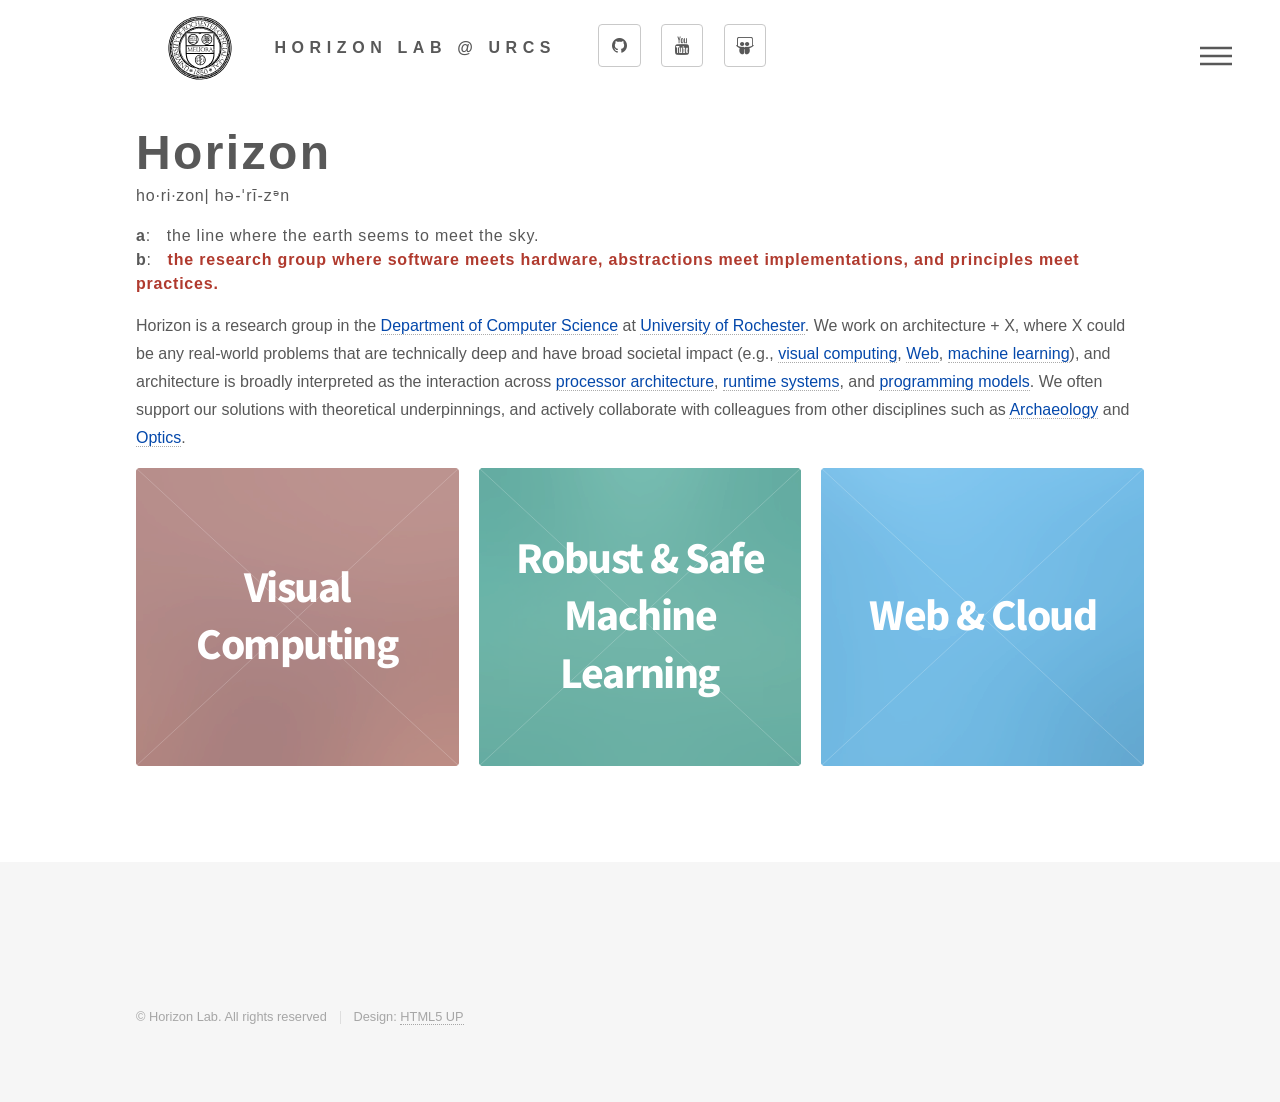
==== index.html @ 03b89769 "tweaks." ====
<!DOCTYPE HTML>
<!--
	Phantom by HTML5 UP
	html5up.net | @ajlkn
	Free for personal and commercial use under the CCA 3.0 license (html5up.net/license)
-->
<html>
	<head>
		<title>Horizon Lab @ URCS</title>
		<meta charset="utf-8" />
		<meta name="viewport" content="width=device-width, initial-scale=1, user-scalable=no" />
		<link rel="stylesheet" href="assets/css/main.css" />
		<noscript><link rel="stylesheet" href="assets/css/noscript.css" /></noscript>
        <!-- Global site tag (gtag.js) - Google Analytics -->
        <script async src="https://www.googletagmanager.com/gtag/js?id=UA-9676096-5"></script>
        <script>
          window.dataLayer = window.dataLayer || [];
          function gtag(){dataLayer.push(arguments);}
          gtag('js', new Date());
        
          gtag('config', 'UA-9676096-5');
        </script>
	</head>
	<body class="is-preload">
		<!-- Wrapper -->
			<div id="wrapper">

				<!-- Header -->
					<header id="header">
						<div class="inner">

							<!-- Logo -->
								<a href="index.html" class="logo">
								  <span class="symbol"><img src="images/urseal.svg" alt="" /></span><span class="head">Horizon Lab @ URCS</span>
                                  <span style="padding-left:2em;"><a href="https://github.com/horizon-research" class="icon style2 fa-github"><span class="label">GitHub</span></a></span>
                                  <span style="padding-left:1em;"><a href="https://www.youtube.com/channel/UCh1-77O0nVYZrLlF5zT-21Q" class="icon style2 fa-youtube"><span class="label">YouTube</span></a></span>
                                  <span style="padding-left:1em;"><a href="https://speakerdeck.com/horizonlab/" class="icon style2 fa-slideshare"><span class="label">Slides</span></a></span>
								</a>

                            <!-- Nav -->
								<nav>
									<ul>
										<li><a href="#menu">Menu</a></li>
									</ul>
								</nav>

                    <!-- Menu -->
					<nav id="menu">
						<h2>Menu</h2>
						<ul id="list">
						    <li><a href="index.html">Home</a></li>
						    <li><a href="people.html">People</a></li>
						    <li><a href="#proj">Projects</a></li>
						    <li><a href="pubs.html">Publications</a></li>
						    <li><a href="artifacts.html">Artifacts</a></li>
						    <li><a href="teach.html">Courses & Outreach</a></li>
						</ul>
					</nav>

						</div>
					</header>

				<!-- Main -->
					<div id="main">
						<div class="inner">
							<header>
								<h1 class="title">Horizon</h1>
                                <h3 class="normal"><span>ho·&#8203;ri·&#8203;zon</span>|<span> hə-ˈrī-zᵊn</span></h3>
                                <h3 class="normal">
                                  <div><b>a</b>: &nbsp;&nbsp;the line where the earth seems to meet the sky.</div>
                                  <div><b>b</b>: &nbsp;&nbsp;<span class="emb">the research group where software meets hardware, abstractions meet implementations, and principles meet practices.</span></div>
                                </h3>
								<div id="intro"><p>Horizon is a research group in the <a href="http://www.cs.rochester.edu/">Department of Computer Science</a> at <a href="https://rochester.edu/">University of Rochester</a>. We work on architecture + X, where X could be any real-world problems that are technically deep and have broad societal impact (e.g., <a href="https://en.wikipedia.org/wiki/Visual_computing">visual computing</a>, <a href="https://en.wikipedia.org/wiki/World_Wide_Web">Web</a>, <a href="https://en.wikipedia.org/wiki/Machine_learning">machine learning</a>), and architecture is broadly interpreted as the interaction across <a href="https://en.wikipedia.org/wiki/Computer_architecture">processor architecture</a>, <a href="https://en.wikipedia.org/wiki/Runtime_system">runtime systems</a>, and <a href="https://en.wikipedia.org/wiki/Programming_model">programming models</a>. We often support our solutions with theoretical underpinnings, and actively collaborate with colleagues from other disciplines such as <a href="https://www.rochester.edu/college/ATHS/">Archaeology</a> and <a href="http://www.hajim.rochester.edu/optics/">Optics</a>.</p>
                                </div>
							</header>
							<section class="tiles" id="proj">
								<article class="style1">
									<span class="image">
										<img src="images/pic01.jpg" alt="" />
									</span>
									<a href="visual.html">
										<h1>Visual Computing</h1>
									</a>
								</article>
								<article class="style3">
									<span class="image">
										<img src="images/pic03.jpg" alt="" />
									</span>
									<a href="ml.html">
										<h1>Robust & Safe Machine Learning</h1>
									</a>
								</article>
								<article class="style2">
									<span class="image">
										<img src="images/pic02.jpg" alt="" />
									</span>
									<a href="web.html">
										<h1>Web & Cloud</h1>
									</a>
								</article>
							</section>
						</div>
					</div>

				<!-- Footer -->
					<footer id="footer">
						<div class="inner">
							<!--<section>
								<h2>Follow</h2>
								<ul class="icons">
									<li><a href="https://github.com/horizon-research" class="icon style2 fa-github"><span class="label">GitHub</span></a></li>
									<li><a href="https://www.youtube.com/channel/UCh1-77O0nVYZrLlF5zT-21Q" class="icon style2 fa-youtube"><span class="label">YouTube</span></a></li>
									<li><a href="https://speakerdeck.com/horizonlab/" class="icon style2 fa-slideshare"><span class="label">Slides</span></a></li>
									<li><a href="#" class="icon style2 fa-twitter"><span class="label">Twitter</span></a></li>
									<li><a href="#" class="icon style2 fa-facebook"><span class="label">Facebook</span></a></li>
									<li><a href="#" class="icon style2 fa-instagram"><span class="label">Instagram</span></a></li>
									<li><a href="#" class="icon style2 fa-dribbble"><span class="label">Dribbble</span></a></li>
									<li><a href="#" class="icon style2 fa-500px"><span class="label">500px</span></a></li>
									<li><a href="#" class="icon style2 fa-phone"><span class="label">Phone</span></a></li>
									<li><a href="#" class="icon style2 fa-envelope-o"><span class="label">Email</span></a></li>
								</ul>
							</section>-->
							<ul class="copyright">
								<li>&copy; Horizon Lab. All rights reserved</li><li>Design: <a href="http://html5up.net">HTML5 UP</a></li>
							</ul>
						</div>
					</footer>

			</div>

		<!-- Scripts -->
			<script src="assets/js/jquery.min.js"></script>
			<script src="assets/js/browser.min.js"></script>
			<script src="assets/js/breakpoints.min.js"></script>
			<script src="assets/js/util.js"></script>
			<script src="assets/js/main.js"></script>

	</body>
</html>
---- assets/css/main.css ----
@import url(font-awesome.min.css);
@import url("https://fonts.googleapis.com/css?family=Source+Sans+Pro:300,700,900");

/*
	Phantom by HTML5 UP
	html5up.net | @ajlkn
	Free for personal and commercial use under the CCA 3.0 license (html5up.net/license)
*/

/* Reset */

	html, body, div, span, applet, object, iframe, h1, h2, h3, h4, h5, h6, p, blockquote, pre, a, abbr, acronym, address, big, cite, code, del, dfn, em, img, ins, kbd, q, s, samp, small, strike, strong, sub, sup, tt, var, b, u, i, center, dl, dt, dd, ol, ul, li, fieldset, form, label, legend, table, caption, tbody, tfoot, thead, tr, th, td, article, aside, canvas, details, embed, figure, figcaption, footer, header, hgroup, menu, nav, output, ruby, section, summary, time, mark, audio, video {
		margin: 0;
		padding: 0;
		border: 0;
		font-size: 100%;
		font: inherit;
		vertical-align: baseline;
	}

    div.midbmargin {
		margin-top: 2em;
    }

    div.smallbmargin, div.smallbmargin p {
		margin-bottom: 1em;
    }

	article, aside, details, figcaption, figure, footer, header, hgroup, menu, nav, section {
		display: block;
	}

    article h1 {
		font-family: "Source Sans Pro", Helvetica, sans-serif;
    }

	body {
		line-height: 1;
	}

	ol, ul {
		list-style: none;
	}

	blockquote, q {
		quotes: none;
	}

	blockquote:before, blockquote:after, q:before, q:after {
		content: '';
		content: none;
	}

	table {
		border-collapse: collapse;
		border-spacing: 0;
	}

	body {
		-webkit-text-size-adjust: none;
	}

/* Box Model */

	*, *:before, *:after {
		-moz-box-sizing: border-box;
		-webkit-box-sizing: border-box;
		box-sizing: border-box;
	}

/* Grid */

	.row {
		border-bottom: solid 1px transparent;
		-moz-box-sizing: border-box;
		-webkit-box-sizing: border-box;
		box-sizing: border-box;
	}

	.row > * {
		float: left;
		-moz-box-sizing: border-box;
		-webkit-box-sizing: border-box;
		box-sizing: border-box;
	}

	.row:after, .row:before {
		content: '';
		display: block;
		clear: both;
		height: 0;
	}

	.row.uniform > * > :first-child {
		margin-top: 0;
	}

	.row.uniform > * > :last-child {
		margin-bottom: 0;
	}

	.row.\30 \25 > * {
		padding: 0 0 0 0em;
	}

	.row.\30 \25 {
		margin: 0 0 -1px 0em;
	}

	.row.uniform.\30 \25 > * {
		padding: 0em 0 0 0em;
	}

	.row.uniform.\30 \25 {
		margin: 0em 0 -1px 0em;
	}

	.row > * {
		padding: 0 0 0 2em;
	}

	.row {
		margin: 0 0 -1px -2em;
	}

	.row.uniform > * {
		padding: 2em 0 0 2em;
	}

	.row.uniform {
		margin: -2em 0 -1px -2em;
	}

	.row.\32 00\25 > * {
		padding: 0 0 0 4em;
	}

	.row.\32 00\25 {
		margin: 0 0 -1px -4em;
	}

	.row.uniform.\32 00\25 > * {
		padding: 4em 0 0 4em;
	}

	.row.uniform.\32 00\25 {
		margin: -4em 0 -1px -4em;
	}

	.row.\31 50\25 > * {
		padding: 0 0 0 3em;
	}

	.row.\31 50\25 {
		margin: 0 0 -1px -3em;
	}

	.row.uniform.\31 50\25 > * {
		padding: 3em 0 0 3em;
	}

	.row.uniform.\31 50\25 {
		margin: -3em 0 -1px -3em;
	}

	.row.\35 0\25 > * {
		padding: 0 0 0 1em;
	}

	.row.\35 0\25 {
		margin: 0 0 -1px -1em;
	}

	.row.uniform.\35 0\25 > * {
		padding: 1em 0 0 1em;
	}

	.row.uniform.\35 0\25 {
		margin: -1em 0 -1px -1em;
	}

	.row.\32 5\25 > * {
		padding: 0 0 0 0.5em;
	}

	.row.\32 5\25 {
		margin: 0 0 -1px -0.5em;
	}

	.row.uniform.\32 5\25 > * {
		padding: 0.5em 0 0 0.5em;
	}

	.row.uniform.\32 5\25 {
		margin: -0.5em 0 -1px -0.5em;
	}

	.\31 2u, .\31 2u\24 {
		width: 100%;
		clear: none;
		margin-left: 0;
	}

	.\31 1u, .\31 1u\24 {
		width: 91.6666666667%;
		clear: none;
		margin-left: 0;
	}

	.\31 0u, .\31 0u\24 {
		width: 83.3333333333%;
		clear: none;
		margin-left: 0;
	}

	.\39 u, .\39 u\24 {
		width: 75%;
		clear: none;
		margin-left: 0;
	}

	.\38 u, .\38 u\24 {
		width: 66.6666666667%;
		clear: none;
		margin-left: 0;
	}

	.\37 u, .\37 u\24 {
		width: 58.3333333333%;
		clear: none;
		margin-left: 0;
	}

	.\36 u, .\36 u\24 {
		width: 50%;
		clear: none;
		margin-left: 0;
	}

	.\35 u, .\35 u\24 {
		width: 41.6666666667%;
		clear: none;
		margin-left: 0;
	}

	.\34 u, .\34 u\24 {
		width: 33.3333333333%;
		clear: none;
		margin-left: 0;
	}

	.\33 u, .\33 u\24 {
		width: 25%;
		clear: none;
		margin-left: 0;
	}

	.\32 u, .\32 u\24 {
		width: 16.6666666667%;
		clear: none;
		margin-left: 0;
	}

	.\31 u, .\31 u\24 {
		width: 8.3333333333%;
		clear: none;
		margin-left: 0;
	}

	.\31 2u\24 + *,
	.\31 1u\24 + *,
	.\31 0u\24 + *,
	.\39 u\24 + *,
	.\38 u\24 + *,
	.\37 u\24 + *,
	.\36 u\24 + *,
	.\35 u\24 + *,
	.\34 u\24 + *,
	.\33 u\24 + *,
	.\32 u\24 + *,
	.\31 u\24 + * {
		clear: left;
	}

	.\-11u {
		margin-left: 91.66667%;
	}

	.\-10u {
		margin-left: 83.33333%;
	}

	.\-9u {
		margin-left: 75%;
	}

	.\-8u {
		margin-left: 66.66667%;
	}

	.\-7u {
		margin-left: 58.33333%;
	}

	.\-6u {
		margin-left: 50%;
	}

	.\-5u {
		margin-left: 41.66667%;
	}

	.\-4u {
		margin-left: 33.33333%;
	}

	.\-3u {
		margin-left: 25%;
	}

	.\-2u {
		margin-left: 16.66667%;
	}

	.\-1u {
		margin-left: 8.33333%;
	}

	@media screen and (max-width: 1680px) {

		.row > * {
			padding: 0 0 0 2em;
		}

		.row {
			margin: 0 0 -1px -2em;
		}

		.row.uniform > * {
			padding: 2em 0 0 2em;
		}

		.row.uniform {
			margin: -2em 0 -1px -2em;
		}

		.row.\32 00\25 > * {
			padding: 0 0 0 4em;
		}

		.row.\32 00\25 {
			margin: 0 0 -1px -4em;
		}

		.row.uniform.\32 00\25 > * {
			padding: 4em 0 0 4em;
		}

		.row.uniform.\32 00\25 {
			margin: -4em 0 -1px -4em;
		}

		.row.\31 50\25 > * {
			padding: 0 0 0 3em;
		}

		.row.\31 50\25 {
			margin: 0 0 -1px -3em;
		}

		.row.uniform.\31 50\25 > * {
			padding: 3em 0 0 3em;
		}

		.row.uniform.\31 50\25 {
			margin: -3em 0 -1px -3em;
		}

		.row.\35 0\25 > * {
			padding: 0 0 0 1em;
		}

		.row.\35 0\25 {
			margin: 0 0 -1px -1em;
		}

		.row.uniform.\35 0\25 > * {
			padding: 1em 0 0 1em;
		}

		.row.uniform.\35 0\25 {
			margin: -1em 0 -1px -1em;
		}

		.row.\32 5\25 > * {
			padding: 0 0 0 0.5em;
		}

		.row.\32 5\25 {
			margin: 0 0 -1px -0.5em;
		}

		.row.uniform.\32 5\25 > * {
			padding: 0.5em 0 0 0.5em;
		}

		.row.uniform.\32 5\25 {
			margin: -0.5em 0 -1px -0.5em;
		}

		.\31 2u\28xlarge\29, .\31 2u\24\28xlarge\29 {
			width: 100%;
			clear: none;
			margin-left: 0;
		}

		.\31 1u\28xlarge\29, .\31 1u\24\28xlarge\29 {
			width: 91.6666666667%;
			clear: none;
			margin-left: 0;
		}

		.\31 0u\28xlarge\29, .\31 0u\24\28xlarge\29 {
			width: 83.3333333333%;
			clear: none;
			margin-left: 0;
		}

		.\39 u\28xlarge\29, .\39 u\24\28xlarge\29 {
			width: 75%;
			clear: none;
			margin-left: 0;
		}

		.\38 u\28xlarge\29, .\38 u\24\28xlarge\29 {
			width: 66.6666666667%;
			clear: none;
			margin-left: 0;
		}

		.\37 u\28xlarge\29, .\37 u\24\28xlarge\29 {
			width: 58.3333333333%;
			clear: none;
			margin-left: 0;
		}

		.\36 u\28xlarge\29, .\36 u\24\28xlarge\29 {
			width: 50%;
			clear: none;
			margin-left: 0;
		}

		.\35 u\28xlarge\29, .\35 u\24\28xlarge\29 {
			width: 41.6666666667%;
			clear: none;
			margin-left: 0;
		}

		.\34 u\28xlarge\29, .\34 u\24\28xlarge\29 {
			width: 33.3333333333%;
			clear: none;
			margin-left: 0;
		}

		.\33 u\28xlarge\29, .\33 u\24\28xlarge\29 {
			width: 25%;
			clear: none;
			margin-left: 0;
		}

		.\32 u\28xlarge\29, .\32 u\24\28xlarge\29 {
			width: 16.6666666667%;
			clear: none;
			margin-left: 0;
		}

		.\31 u\28xlarge\29, .\31 u\24\28xlarge\29 {
			width: 8.3333333333%;
			clear: none;
			margin-left: 0;
		}

		.\31 2u\24\28xlarge\29 + *,
		.\31 1u\24\28xlarge\29 + *,
		.\31 0u\24\28xlarge\29 + *,
		.\39 u\24\28xlarge\29 + *,
		.\38 u\24\28xlarge\29 + *,
		.\37 u\24\28xlarge\29 + *,
		.\36 u\24\28xlarge\29 + *,
		.\35 u\24\28xlarge\29 + *,
		.\34 u\24\28xlarge\29 + *,
		.\33 u\24\28xlarge\29 + *,
		.\32 u\24\28xlarge\29 + *,
		.\31 u\24\28xlarge\29 + * {
			clear: left;
		}

		.\-11u\28xlarge\29 {
			margin-left: 91.66667%;
		}

		.\-10u\28xlarge\29 {
			margin-left: 83.33333%;
		}

		.\-9u\28xlarge\29 {
			margin-left: 75%;
		}

		.\-8u\28xlarge\29 {
			margin-left: 66.66667%;
		}

		.\-7u\28xlarge\29 {
			margin-left: 58.33333%;
		}

		.\-6u\28xlarge\29 {
			margin-left: 50%;
		}

		.\-5u\28xlarge\29 {
			margin-left: 41.66667%;
		}

		.\-4u\28xlarge\29 {
			margin-left: 33.33333%;
		}

		.\-3u\28xlarge\29 {
			margin-left: 25%;
		}

		.\-2u\28xlarge\29 {
			margin-left: 16.66667%;
		}

		.\-1u\28xlarge\29 {
			margin-left: 8.33333%;
		}

	}

	@media screen and (max-width: 1280px) {

		.row > * {
			padding: 0 0 0 2em;
		}

		.row {
			margin: 0 0 -1px -2em;
		}

		.row.uniform > * {
			padding: 2em 0 0 2em;
		}

		.row.uniform {
			margin: -2em 0 -1px -2em;
		}

		.row.\32 00\25 > * {
			padding: 0 0 0 4em;
		}

		.row.\32 00\25 {
			margin: 0 0 -1px -4em;
		}

		.row.uniform.\32 00\25 > * {
			padding: 4em 0 0 4em;
		}

		.row.uniform.\32 00\25 {
			margin: -4em 0 -1px -4em;
		}

		.row.\31 50\25 > * {
			padding: 0 0 0 3em;
		}

		.row.\31 50\25 {
			margin: 0 0 -1px -3em;
		}

		.row.uniform.\31 50\25 > * {
			padding: 3em 0 0 3em;
		}

		.row.uniform.\31 50\25 {
			margin: -3em 0 -1px -3em;
		}

		.row.\35 0\25 > * {
			padding: 0 0 0 1em;
		}

		.row.\35 0\25 {
			margin: 0 0 -1px -1em;
		}

		.row.uniform.\35 0\25 > * {
			padding: 1em 0 0 1em;
		}

		.row.uniform.\35 0\25 {
			margin: -1em 0 -1px -1em;
		}

		.row.\32 5\25 > * {
			padding: 0 0 0 0.5em;
		}

		.row.\32 5\25 {
			margin: 0 0 -1px -0.5em;
		}

		.row.uniform.\32 5\25 > * {
			padding: 0.5em 0 0 0.5em;
		}

		.row.uniform.\32 5\25 {
			margin: -0.5em 0 -1px -0.5em;
		}

		.\31 2u\28large\29, .\31 2u\24\28large\29 {
			width: 100%;
			clear: none;
			margin-left: 0;
		}

		.\31 1u\28large\29, .\31 1u\24\28large\29 {
			width: 91.6666666667%;
			clear: none;
			margin-left: 0;
		}

		.\31 0u\28large\29, .\31 0u\24\28large\29 {
			width: 83.3333333333%;
			clear: none;
			margin-left: 0;
		}

		.\39 u\28large\29, .\39 u\24\28large\29 {
			width: 75%;
			clear: none;
			margin-left: 0;
		}

		.\38 u\28large\29, .\38 u\24\28large\29 {
			width: 66.6666666667%;
			clear: none;
			margin-left: 0;
		}

		.\37 u\28large\29, .\37 u\24\28large\29 {
			width: 58.3333333333%;
			clear: none;
			margin-left: 0;
		}

		.\36 u\28large\29, .\36 u\24\28large\29 {
			width: 50%;
			clear: none;
			margin-left: 0;
		}

		.\35 u\28large\29, .\35 u\24\28large\29 {
			width: 41.6666666667%;
			clear: none;
			margin-left: 0;
		}

		.\34 u\28large\29, .\34 u\24\28large\29 {
			width: 33.3333333333%;
			clear: none;
			margin-left: 0;
		}

		.\33 u\28large\29, .\33 u\24\28large\29 {
			width: 25%;
			clear: none;
			margin-left: 0;
		}

		.\32 u\28large\29, .\32 u\24\28large\29 {
			width: 16.6666666667%;
			clear: none;
			margin-left: 0;
		}

		.\31 u\28large\29, .\31 u\24\28large\29 {
			width: 8.3333333333%;
			clear: none;
			margin-left: 0;
		}

		.\31 2u\24\28large\29 + *,
		.\31 1u\24\28large\29 + *,
		.\31 0u\24\28large\29 + *,
		.\39 u\24\28large\29 + *,
		.\38 u\24\28large\29 + *,
		.\37 u\24\28large\29 + *,
		.\36 u\24\28large\29 + *,
		.\35 u\24\28large\29 + *,
		.\34 u\24\28large\29 + *,
		.\33 u\24\28large\29 + *,
		.\32 u\24\28large\29 + *,
		.\31 u\24\28large\29 + * {
			clear: left;
		}

		.\-11u\28large\29 {
			margin-left: 91.66667%;
		}

		.\-10u\28large\29 {
			margin-left: 83.33333%;
		}

		.\-9u\28large\29 {
			margin-left: 75%;
		}

		.\-8u\28large\29 {
			margin-left: 66.66667%;
		}

		.\-7u\28large\29 {
			margin-left: 58.33333%;
		}

		.\-6u\28large\29 {
			margin-left: 50%;
		}

		.\-5u\28large\29 {
			margin-left: 41.66667%;
		}

		.\-4u\28large\29 {
			margin-left: 33.33333%;
		}

		.\-3u\28large\29 {
			margin-left: 25%;
		}

		.\-2u\28large\29 {
			margin-left: 16.66667%;
		}

		.\-1u\28large\29 {
			margin-left: 8.33333%;
		}

	}

	@media screen and (max-width: 980px) {

		.row > * {
			padding: 0 0 0 1.5em;
		}

		.row {
			margin: 0 0 -1px -1.5em;
		}

		.row.uniform > * {
			padding: 1.5em 0 0 1.5em;
		}

		.row.uniform {
			margin: -1.5em 0 -1px -1.5em;
		}

		.row.\32 00\25 > * {
			padding: 0 0 0 3em;
		}

		.row.\32 00\25 {
			margin: 0 0 -1px -3em;
		}

		.row.uniform.\32 00\25 > * {
			padding: 3em 0 0 3em;
		}

		.row.uniform.\32 00\25 {
			margin: -3em 0 -1px -3em;
		}

		.row.\31 50\25 > * {
			padding: 0 0 0 2.25em;
		}

		.row.\31 50\25 {
			margin: 0 0 -1px -2.25em;
		}

		.row.uniform.\31 50\25 > * {
			padding: 2.25em 0 0 2.25em;
		}

		.row.uniform.\31 50\25 {
			margin: -2.25em 0 -1px -2.25em;
		}

		.row.\35 0\25 > * {
			padding: 0 0 0 0.75em;
		}

		.row.\35 0\25 {
			margin: 0 0 -1px -0.75em;
		}

		.row.uniform.\35 0\25 > * {
			padding: 0.75em 0 0 0.75em;
		}

		.row.uniform.\35 0\25 {
			margin: -0.75em 0 -1px -0.75em;
		}

		.row.\32 5\25 > * {
			padding: 0 0 0 0.375em;
		}

		.row.\32 5\25 {
			margin: 0 0 -1px -0.375em;
		}

		.row.uniform.\32 5\25 > * {
			padding: 0.375em 0 0 0.375em;
		}

		.row.uniform.\32 5\25 {
			margin: -0.375em 0 -1px -0.375em;
		}

		.\31 2u\28medium\29, .\31 2u\24\28medium\29 {
			width: 100%;
			clear: none;
			margin-left: 0;
		}

		.\31 1u\28medium\29, .\31 1u\24\28medium\29 {
			width: 91.6666666667%;
			clear: none;
			margin-left: 0;
		}

		.\31 0u\28medium\29, .\31 0u\24\28medium\29 {
			width: 83.3333333333%;
			clear: none;
			margin-left: 0;
		}

		.\39 u\28medium\29, .\39 u\24\28medium\29 {
			width: 75%;
			clear: none;
			margin-left: 0;
		}

		.\38 u\28medium\29, .\38 u\24\28medium\29 {
			width: 66.6666666667%;
			clear: none;
			margin-left: 0;
		}

		.\37 u\28medium\29, .\37 u\24\28medium\29 {
			width: 58.3333333333%;
			clear: none;
			margin-left: 0;
		}

		.\36 u\28medium\29, .\36 u\24\28medium\29 {
			width: 50%;
			clear: none;
			margin-left: 0;
		}

		.\35 u\28medium\29, .\35 u\24\28medium\29 {
			width: 41.6666666667%;
			clear: none;
			margin-left: 0;
		}

		.\34 u\28medium\29, .\34 u\24\28medium\29 {
			width: 33.3333333333%;
			clear: none;
			margin-left: 0;
		}

		.\33 u\28medium\29, .\33 u\24\28medium\29 {
			width: 25%;
			clear: none;
			margin-left: 0;
		}

		.\32 u\28medium\29, .\32 u\24\28medium\29 {
			width: 16.6666666667%;
			clear: none;
			margin-left: 0;
		}

		.\31 u\28medium\29, .\31 u\24\28medium\29 {
			width: 8.3333333333%;
			clear: none;
			margin-left: 0;
		}

		.\31 2u\24\28medium\29 + *,
		.\31 1u\24\28medium\29 + *,
		.\31 0u\24\28medium\29 + *,
		.\39 u\24\28medium\29 + *,
		.\38 u\24\28medium\29 + *,
		.\37 u\24\28medium\29 + *,
		.\36 u\24\28medium\29 + *,
		.\35 u\24\28medium\29 + *,
		.\34 u\24\28medium\29 + *,
		.\33 u\24\28medium\29 + *,
		.\32 u\24\28medium\29 + *,
		.\31 u\24\28medium\29 + * {
			clear: left;
		}

		.\-11u\28medium\29 {
			margin-left: 91.66667%;
		}

		.\-10u\28medium\29 {
			margin-left: 83.33333%;
		}

		.\-9u\28medium\29 {
			margin-left: 75%;
		}

		.\-8u\28medium\29 {
			margin-left: 66.66667%;
		}

		.\-7u\28medium\29 {
			margin-left: 58.33333%;
		}

		.\-6u\28medium\29 {
			margin-left: 50%;
		}

		.\-5u\28medium\29 {
			margin-left: 41.66667%;
		}

		.\-4u\28medium\29 {
			margin-left: 33.33333%;
		}

		.\-3u\28medium\29 {
			margin-left: 25%;
		}

		.\-2u\28medium\29 {
			margin-left: 16.66667%;
		}

		.\-1u\28medium\29 {
			margin-left: 8.33333%;
		}

	}

	@media screen and (max-width: 736px) {

		.row > * {
			padding: 0 0 0 1em;
		}

		.row {
			margin: 0 0 -1px -1em;
		}

		.row.uniform > * {
			padding: 1em 0 0 1em;
		}

		.row.uniform {
			margin: -1em 0 -1px -1em;
		}

		.row.\32 00\25 > * {
			padding: 0 0 0 2em;
		}

		.row.\32 00\25 {
			margin: 0 0 -1px -2em;
		}

		.row.uniform.\32 00\25 > * {
			padding: 2em 0 0 2em;
		}

		.row.uniform.\32 00\25 {
			margin: -2em 0 -1px -2em;
		}

		.row.\31 50\25 > * {
			padding: 0 0 0 1.5em;
		}

		.row.\31 50\25 {
			margin: 0 0 -1px -1.5em;
		}

		.row.uniform.\31 50\25 > * {
			padding: 1.5em 0 0 1.5em;
		}

		.row.uniform.\31 50\25 {
			margin: -1.5em 0 -1px -1.5em;
		}

		.row.\35 0\25 > * {
			padding: 0 0 0 0.5em;
		}

		.row.\35 0\25 {
			margin: 0 0 -1px -0.5em;
		}

		.row.uniform.\35 0\25 > * {
			padding: 0.5em 0 0 0.5em;
		}

		.row.uniform.\35 0\25 {
			margin: -0.5em 0 -1px -0.5em;
		}

		.row.\32 5\25 > * {
			padding: 0 0 0 0.25em;
		}

		.row.\32 5\25 {
			margin: 0 0 -1px -0.25em;
		}

		.row.uniform.\32 5\25 > * {
			padding: 0.25em 0 0 0.25em;
		}

		.row.uniform.\32 5\25 {
			margin: -0.25em 0 -1px -0.25em;
		}

		.\31 2u\28small\29, .\31 2u\24\28small\29 {
			width: 100%;
			clear: none;
			margin-left: 0;
		}

		.\31 1u\28small\29, .\31 1u\24\28small\29 {
			width: 91.6666666667%;
			clear: none;
			margin-left: 0;
		}

		.\31 0u\28small\29, .\31 0u\24\28small\29 {
			width: 83.3333333333%;
			clear: none;
			margin-left: 0;
		}

		.\39 u\28small\29, .\39 u\24\28small\29 {
			width: 75%;
			clear: none;
			margin-left: 0;
		}

		.\38 u\28small\29, .\38 u\24\28small\29 {
			width: 66.6666666667%;
			clear: none;
			margin-left: 0;
		}

		.\37 u\28small\29, .\37 u\24\28small\29 {
			width: 58.3333333333%;
			clear: none;
			margin-left: 0;
		}

		.\36 u\28small\29, .\36 u\24\28small\29 {
			width: 50%;
			clear: none;
			margin-left: 0;
		}

		.\35 u\28small\29, .\35 u\24\28small\29 {
			width: 41.6666666667%;
			clear: none;
			margin-left: 0;
		}

		.\34 u\28small\29, .\34 u\24\28small\29 {
			width: 33.3333333333%;
			clear: none;
			margin-left: 0;
		}

		.\33 u\28small\29, .\33 u\24\28small\29 {
			width: 25%;
			clear: none;
			margin-left: 0;
		}

		.\32 u\28small\29, .\32 u\24\28small\29 {
			width: 16.6666666667%;
			clear: none;
			margin-left: 0;
		}

		.\31 u\28small\29, .\31 u\24\28small\29 {
			width: 8.3333333333%;
			clear: none;
			margin-left: 0;
		}

		.\31 2u\24\28small\29 + *,
		.\31 1u\24\28small\29 + *,
		.\31 0u\24\28small\29 + *,
		.\39 u\24\28small\29 + *,
		.\38 u\24\28small\29 + *,
		.\37 u\24\28small\29 + *,
		.\36 u\24\28small\29 + *,
		.\35 u\24\28small\29 + *,
		.\34 u\24\28small\29 + *,
		.\33 u\24\28small\29 + *,
		.\32 u\24\28small\29 + *,
		.\31 u\24\28small\29 + * {
			clear: left;
		}

		.\-11u\28small\29 {
			margin-left: 91.66667%;
		}

		.\-10u\28small\29 {
			margin-left: 83.33333%;
		}

		.\-9u\28small\29 {
			margin-left: 75%;
		}

		.\-8u\28small\29 {
			margin-left: 66.66667%;
		}

		.\-7u\28small\29 {
			margin-left: 58.33333%;
		}

		.\-6u\28small\29 {
			margin-left: 50%;
		}

		.\-5u\28small\29 {
			margin-left: 41.66667%;
		}

		.\-4u\28small\29 {
			margin-left: 33.33333%;
		}

		.\-3u\28small\29 {
			margin-left: 25%;
		}

		.\-2u\28small\29 {
			margin-left: 16.66667%;
		}

		.\-1u\28small\29 {
			margin-left: 8.33333%;
		}

	}

	@media screen and (max-width: 480px) {

		.row > * {
			padding: 0 0 0 1em;
		}

		.row {
			margin: 0 0 -1px -1em;
		}

		.row.uniform > * {
			padding: 1em 0 0 1em;
		}

		.row.uniform {
			margin: -1em 0 -1px -1em;
		}

		.row.\32 00\25 > * {
			padding: 0 0 0 2em;
		}

		.row.\32 00\25 {
			margin: 0 0 -1px -2em;
		}

		.row.uniform.\32 00\25 > * {
			padding: 2em 0 0 2em;
		}

		.row.uniform.\32 00\25 {
			margin: -2em 0 -1px -2em;
		}

		.row.\31 50\25 > * {
			padding: 0 0 0 1.5em;
		}

		.row.\31 50\25 {
			margin: 0 0 -1px -1.5em;
		}

		.row.uniform.\31 50\25 > * {
			padding: 1.5em 0 0 1.5em;
		}

		.row.uniform.\31 50\25 {
			margin: -1.5em 0 -1px -1.5em;
		}

		.row.\35 0\25 > * {
			padding: 0 0 0 0.5em;
		}

		.row.\35 0\25 {
			margin: 0 0 -1px -0.5em;
		}

		.row.uniform.\35 0\25 > * {
			padding: 0.5em 0 0 0.5em;
		}

		.row.uniform.\35 0\25 {
			margin: -0.5em 0 -1px -0.5em;
		}

		.row.\32 5\25 > * {
			padding: 0 0 0 0.25em;
		}

		.row.\32 5\25 {
			margin: 0 0 -1px -0.25em;
		}

		.row.uniform.\32 5\25 > * {
			padding: 0.25em 0 0 0.25em;
		}

		.row.uniform.\32 5\25 {
			margin: -0.25em 0 -1px -0.25em;
		}

		.\31 2u\28xsmall\29, .\31 2u\24\28xsmall\29 {
			width: 100%;
			clear: none;
			margin-left: 0;
		}

		.\31 1u\28xsmall\29, .\31 1u\24\28xsmall\29 {
			width: 91.6666666667%;
			clear: none;
			margin-left: 0;
		}

		.\31 0u\28xsmall\29, .\31 0u\24\28xsmall\29 {
			width: 83.3333333333%;
			clear: none;
			margin-left: 0;
		}

		.\39 u\28xsmall\29, .\39 u\24\28xsmall\29 {
			width: 75%;
			clear: none;
			margin-left: 0;
		}

		.\38 u\28xsmall\29, .\38 u\24\28xsmall\29 {
			width: 66.6666666667%;
			clear: none;
			margin-left: 0;
		}

		.\37 u\28xsmall\29, .\37 u\24\28xsmall\29 {
			width: 58.3333333333%;
			clear: none;
			margin-left: 0;
		}

		.\36 u\28xsmall\29, .\36 u\24\28xsmall\29 {
			width: 50%;
			clear: none;
			margin-left: 0;
		}

		.\35 u\28xsmall\29, .\35 u\24\28xsmall\29 {
			width: 41.6666666667%;
			clear: none;
			margin-left: 0;
		}

		.\34 u\28xsmall\29, .\34 u\24\28xsmall\29 {
			width: 33.3333333333%;
			clear: none;
			margin-left: 0;
		}

		.\33 u\28xsmall\29, .\33 u\24\28xsmall\29 {
			width: 25%;
			clear: none;
			margin-left: 0;
		}

		.\32 u\28xsmall\29, .\32 u\24\28xsmall\29 {
			width: 16.6666666667%;
			clear: none;
			margin-left: 0;
		}

		.\31 u\28xsmall\29, .\31 u\24\28xsmall\29 {
			width: 8.3333333333%;
			clear: none;
			margin-left: 0;
		}

		.\31 2u\24\28xsmall\29 + *,
		.\31 1u\24\28xsmall\29 + *,
		.\31 0u\24\28xsmall\29 + *,
		.\39 u\24\28xsmall\29 + *,
		.\38 u\24\28xsmall\29 + *,
		.\37 u\24\28xsmall\29 + *,
		.\36 u\24\28xsmall\29 + *,
		.\35 u\24\28xsmall\29 + *,
		.\34 u\24\28xsmall\29 + *,
		.\33 u\24\28xsmall\29 + *,
		.\32 u\24\28xsmall\29 + *,
		.\31 u\24\28xsmall\29 + * {
			clear: left;
		}

		.\-11u\28xsmall\29 {
			margin-left: 91.66667%;
		}

		.\-10u\28xsmall\29 {
			margin-left: 83.33333%;
		}

		.\-9u\28xsmall\29 {
			margin-left: 75%;
		}

		.\-8u\28xsmall\29 {
			margin-left: 66.66667%;
		}

		.\-7u\28xsmall\29 {
			margin-left: 58.33333%;
		}

		.\-6u\28xsmall\29 {
			margin-left: 50%;
		}

		.\-5u\28xsmall\29 {
			margin-left: 41.66667%;
		}

		.\-4u\28xsmall\29 {
			margin-left: 33.33333%;
		}

		.\-3u\28xsmall\29 {
			margin-left: 25%;
		}

		.\-2u\28xsmall\29 {
			margin-left: 16.66667%;
		}

		.\-1u\28xsmall\29 {
			margin-left: 8.33333%;
		}

	}

	@media screen and (max-width: 360px) {

		.row > * {
			padding: 0 0 0 1em;
		}

		.row {
			margin: 0 0 -1px -1em;
		}

		.row.uniform > * {
			padding: 1em 0 0 1em;
		}

		.row.uniform {
			margin: -1em 0 -1px -1em;
		}

		.row.\32 00\25 > * {
			padding: 0 0 0 2em;
		}

		.row.\32 00\25 {
			margin: 0 0 -1px -2em;
		}

		.row.uniform.\32 00\25 > * {
			padding: 2em 0 0 2em;
		}

		.row.uniform.\32 00\25 {
			margin: -2em 0 -1px -2em;
		}

		.row.\31 50\25 > * {
			padding: 0 0 0 1.5em;
		}

		.row.\31 50\25 {
			margin: 0 0 -1px -1.5em;
		}

		.row.uniform.\31 50\25 > * {
			padding: 1.5em 0 0 1.5em;
		}

		.row.uniform.\31 50\25 {
			margin: -1.5em 0 -1px -1.5em;
		}

		.row.\35 0\25 > * {
			padding: 0 0 0 0.5em;
		}

		.row.\35 0\25 {
			margin: 0 0 -1px -0.5em;
		}

		.row.uniform.\35 0\25 > * {
			padding: 0.5em 0 0 0.5em;
		}

		.row.uniform.\35 0\25 {
			margin: -0.5em 0 -1px -0.5em;
		}

		.row.\32 5\25 > * {
			padding: 0 0 0 0.25em;
		}

		.row.\32 5\25 {
			margin: 0 0 -1px -0.25em;
		}

		.row.uniform.\32 5\25 > * {
			padding: 0.25em 0 0 0.25em;
		}

		.row.uniform.\32 5\25 {
			margin: -0.25em 0 -1px -0.25em;
		}

		.\31 2u\28xxsmall\29, .\31 2u\24\28xxsmall\29 {
			width: 100%;
			clear: none;
			margin-left: 0;
		}

		.\31 1u\28xxsmall\29, .\31 1u\24\28xxsmall\29 {
			width: 91.6666666667%;
			clear: none;
			margin-left: 0;
		}

		.\31 0u\28xxsmall\29, .\31 0u\24\28xxsmall\29 {
			width: 83.3333333333%;
			clear: none;
			margin-left: 0;
		}

		.\39 u\28xxsmall\29, .\39 u\24\28xxsmall\29 {
			width: 75%;
			clear: none;
			margin-left: 0;
		}

		.\38 u\28xxsmall\29, .\38 u\24\28xxsmall\29 {
			width: 66.6666666667%;
			clear: none;
			margin-left: 0;
		}

		.\37 u\28xxsmall\29, .\37 u\24\28xxsmall\29 {
			width: 58.3333333333%;
			clear: none;
			margin-left: 0;
		}

		.\36 u\28xxsmall\29, .\36 u\24\28xxsmall\29 {
			width: 50%;
			clear: none;
			margin-left: 0;
		}

		.\35 u\28xxsmall\29, .\35 u\24\28xxsmall\29 {
			width: 41.6666666667%;
			clear: none;
			margin-left: 0;
		}

		.\34 u\28xxsmall\29, .\34 u\24\28xxsmall\29 {
			width: 33.3333333333%;
			clear: none;
			margin-left: 0;
		}

		.\33 u\28xxsmall\29, .\33 u\24\28xxsmall\29 {
			width: 25%;
			clear: none;
			margin-left: 0;
		}

		.\32 u\28xxsmall\29, .\32 u\24\28xxsmall\29 {
			width: 16.6666666667%;
			clear: none;
			margin-left: 0;
		}

		.\31 u\28xxsmall\29, .\31 u\24\28xxsmall\29 {
			width: 8.3333333333%;
			clear: none;
			margin-left: 0;
		}

		.\31 2u\24\28xxsmall\29 + *,
		.\31 1u\24\28xxsmall\29 + *,
		.\31 0u\24\28xxsmall\29 + *,
		.\39 u\24\28xxsmall\29 + *,
		.\38 u\24\28xxsmall\29 + *,
		.\37 u\24\28xxsmall\29 + *,
		.\36 u\24\28xxsmall\29 + *,
		.\35 u\24\28xxsmall\29 + *,
		.\34 u\24\28xxsmall\29 + *,
		.\33 u\24\28xxsmall\29 + *,
		.\32 u\24\28xxsmall\29 + *,
		.\31 u\24\28xxsmall\29 + * {
			clear: left;
		}

		.\-11u\28xxsmall\29 {
			margin-left: 91.66667%;
		}

		.\-10u\28xxsmall\29 {
			margin-left: 83.33333%;
		}

		.\-9u\28xxsmall\29 {
			margin-left: 75%;
		}

		.\-8u\28xxsmall\29 {
			margin-left: 66.66667%;
		}

		.\-7u\28xxsmall\29 {
			margin-left: 58.33333%;
		}

		.\-6u\28xxsmall\29 {
			margin-left: 50%;
		}

		.\-5u\28xxsmall\29 {
			margin-left: 41.66667%;
		}

		.\-4u\28xxsmall\29 {
			margin-left: 33.33333%;
		}

		.\-3u\28xxsmall\29 {
			margin-left: 25%;
		}

		.\-2u\28xxsmall\29 {
			margin-left: 16.66667%;
		}

		.\-1u\28xxsmall\29 {
			margin-left: 8.33333%;
		}

	}

/* Basic */

	@-ms-viewport {
		width: device-width;
	}

	body {
		-ms-overflow-style: scrollbar;
	}

	@media screen and (max-width: 480px) {

		html, body {
			min-width: 320px;
		}

	}

	body {
		background: #ffffff;
	}

		body.is-loading *, body.is-loading *:before, body.is-loading *:after {
			-moz-animation: none !important;
			-webkit-animation: none !important;
			-ms-animation: none !important;
			animation: none !important;
			-moz-transition: none !important;
			-webkit-transition: none !important;
			-ms-transition: none !important;
			transition: none !important;
		}

/* Type */

	body, input, select, textarea {
		color: #585858;
		/*font-family: "Source Sans Pro", Helvetica, sans-serif;*/
        font-family:  Optima, Arial, sans-serif;
		font-size: 16pt;
		font-weight: normal;
		line-height: 1.75;
	}

		@media screen and (max-width: 1680px) {

			body, input, select, textarea {
				font-size: 14pt;
			}

		}

		@media screen and (max-width: 1280px) {

			body, input, select, textarea {
				font-size: 12pt;
			}

		}

	a {
		-moz-transition: border-bottom-color 0.2s ease, color 0.2s ease;
		-webkit-transition: border-bottom-color 0.2s ease, color 0.2s ease;
		-ms-transition: border-bottom-color 0.2s ease, color 0.2s ease;
		transition: border-bottom-color 0.2s ease, color 0.2s ease;
		text-decoration: none;
		color: #0448AB;
		border-bottom: dotted 1px rgba(88, 88, 88, 0.5);
	}

		a:hover {
			border-bottom-color: transparent;
			color: #012D6F;
		}

		span.head:hover {
			border-bottom-color: transparent;
			color: #012D6F;
		}
	strong, b {
		font-weight: 900;
	}

	em, i {
		font-style: italic;
	}

	p {
		margin: 0 0 1em 0;
	}

	h1 {
		font-size: 2.75em;
		font-weight: 700;
		line-height: 1.3;
		margin: 0 0 1em 0;
		letter-spacing: -0.035em;
	}

	h1.title {
		margin: 0 0 0 0;
		font-size: 3em;
		letter-spacing: 0.05em;
	}

	h1 a {
		color: inherit;
	}

	@media screen and (max-width: 736px) {

		h1 {
			font-size: 2em;
			margin: 0 0 1em 0;
		}

	}

	@media screen and (max-width: 360px) {

		h1 {
			font-size: 1.75em;
		}

	}

	h2, h3, h4, h5, h6 {
		font-weight: 900;
		line-height: 1.5;
		margin: 0 0 2em 0;
		text-transform: uppercase;
		letter-spacing: 0.35em;
	}

    #pubs a
    {
      color: #0448AB;
    }

    #pubs a:hover
    {
      color: #012D6F;
    }

    .confname
    {
      font-weight: 600;
    }

    ul.award
    {
      list-style: none;
      margin-left: 0;
      padding-left: 0;
      margin-bottom: 0;
    }

    .award
    {
      font-weight: bold;
      color: #B03A2E; 
    }

    li.award
    {
      font-weight: normal;
    }

	h1.firstteach {
		margin: 0 0 0 0;
	}

	h1.otherteach {
		margin: 1em 0 0 0;
	}

	h2.courses {
		text-transform: none;
		letter-spacing: 0em;
		margin: 2em 0 1em 0;
	}

	h3.normal {
		font-weight: normal;
		text-transform: none;
		letter-spacing: 0.05em;
		margin: 0 0 1em 0;
	}

	div.theme span {
		font-weight: bold;
		letter-spacing: 0.05em;
		margin: 0 0 0.5em 0;
		text-transform: uppercase;
	}

    h3 {
        margin-bottom: 1em
    }

    span.em {
         color: #B03A2E;
         /*background: #e3eaef;*/
    }

    span.emb {
         color: #B03A2E;
         font-weight: bold;
    }

    img.people {
      width: 100px;
      height: 100px;
      float: left;
      margin-right: 20px;
      border: #808080 1px solid;
    }

	h2 a, h3 a, h4 a, h5 a, h6 a {
		color: inherit;
	}

	h2 {
		font-size: 1.1em;
	}

	h3 {
		font-size: 1em;
	}

	h4 {
		font-size: 0.8em;
	}

	h5 {
		font-size: 0.8em;
	}

	h6 {
		font-size: 0.8em;
	}

	@media screen and (max-width: 980px) {

		h1 br, h2 br, h3 br, h4 br, h5 br, h6 br {
			display: none;
		}

	}

	@media screen and (max-width: 736px) {

		h2 {
			font-size: 1em;
		}

		h3 {
			font-size: 0.8em;
		}

	}

	sub {
		font-size: 0.8em;
		position: relative;
		top: 0.5em;
	}

	sup {
		font-size: 0.8em;
		position: relative;
		top: -0.5em;
	}

	blockquote {
		border-left: solid 4px #c9c9c9;
		font-style: italic;
		margin: 0 0 0em 0;
		padding: 0.5em 0 0.5em 2em;
	}

	code {
		background: rgba(144, 144, 144, 0.075);
		border-radius: 4px;
		border: solid 1px #c9c9c9;
		font-family: "Courier New", monospace;
		font-size: 0.9em;
		margin: 0 0.25em;
		padding: 0.25em 0.65em;
	}

	pre {
		-webkit-overflow-scrolling: touch;
		font-family: "Courier New", monospace;
		font-size: 0.9em;
		margin: 0 0 2em 0;
	}

		pre code {
			display: block;
			line-height: 1.75;
			padding: 1em 1.5em;
			overflow-x: auto;
		}

	hr {
		border: 0;
		border-bottom: solid 1px #c9c9c9;
		margin: 2em 0;
	}

		hr.major {
			margin: 3em 0;
		}

	.align-left {
		text-align: left;
	}

	.align-center {
		text-align: center;
	}

	.align-right {
		text-align: right;
	}

/* Section/Article */

	section.special, article.special {
		text-align: center;
	}

	/*header p {
		margin-top: -1em;
	}*/

	@media screen and (max-width: 736px) {

		header p {
			margin-top: 0;
		}

	}

/* Icon */

	.icon {
		text-decoration: none;
		border-bottom: none;
		position: relative;
	}

		.icon:before {
			-moz-osx-font-smoothing: grayscale;
			-webkit-font-smoothing: antialiased;
			font-family: FontAwesome;
			font-style: normal;
			font-weight: normal;
			text-transform: none !important;
		}

		.icon > .label {
			display: none;
		}

		.icon.style2 {
			-moz-transition: background-color 0.2s ease-in-out, color 0.2s ease-in-out, border-color 0.2s ease-in-out;
			-webkit-transition: background-color 0.2s ease-in-out, color 0.2s ease-in-out, border-color 0.2s ease-in-out;
			-ms-transition: background-color 0.2s ease-in-out, color 0.2s ease-in-out, border-color 0.2s ease-in-out;
			transition: background-color 0.2s ease-in-out, color 0.2s ease-in-out, border-color 0.2s ease-in-out;
			background-color: transparent;
			border: solid 1px #c9c9c9;
			border-radius: 4px;
			width: 2.65em;
			height: 2.65em;
			display: inline-block;
			text-align: center;
			line-height: 2.65em;
			color: inherit;
		}

			.icon.style2:before {
				font-size: 1.1em;
			}

			.icon.style2:hover {
				color: #003B71;
				border-color: #003B71;
			}

			.icon.style2:active {
				background-color: rgba(242, 132, 158, 0.1);
			}

/* List */

	ol {
		list-style: decimal;
		margin: 0 0 2em 0;
		padding-left: 1.25em;
	}

		ol li {
			padding-left: 0.25em;
		}

	ul {
		list-style: disc;
		margin: 0 0 2em 0;
		padding-left: 1em;
	}

		ul li {
			padding-left: 0.5em;
		}

        ul#pubs {
          list-style-type: none;
        }

		ul.alt {
			list-style: none;
			padding-left: 0;
		}

			ul.alt li {
				border-top: solid 1px #c9c9c9;
				padding: 0.5em 0;
			}

				ul.alt li:first-child {
					border-top: 0;
					padding-top: 0;
				}

		ul.icons {
			cursor: default;
			list-style: none;
			padding-left: 0;
			margin: -1em 0 2em -1em;
		}

			ul.icons li {
				display: inline-block;
				padding: 1em 0 0 1em;
			}

		ul.actions {
			cursor: default;
			list-style: none;
			padding-left: 0;
		}

			ul.actions li {
				display: inline-block;
				padding: 0 1em 0 0;
				vertical-align: middle;
			}

				ul.actions li:last-child {
					padding-right: 0;
				}

			ul.actions.small li {
				padding: 0 0.5em 0 0;
			}

			ul.actions.vertical li {
				display: block;
				padding: 1em 0 0 0;
			}

				ul.actions.vertical li:first-child {
					padding-top: 0;
				}

				ul.actions.vertical li > * {
					margin-bottom: 0;
				}

			ul.actions.vertical.small li {
				padding: 0.5em 0 0 0;
			}

				ul.actions.vertical.small li:first-child {
					padding-top: 0;
				}

			ul.actions.fit {
				display: table;
				margin-left: -1em;
				padding: 0;
				table-layout: fixed;
				width: calc(100% + 1em);
			}

				ul.actions.fit li {
					display: table-cell;
					padding: 0 0 0 1em;
				}

					ul.actions.fit li > * {
						margin-bottom: 0;
					}

				ul.actions.fit.small {
					margin-left: -0.5em;
					width: calc(100% + 0.5em);
				}

					ul.actions.fit.small li {
						padding: 0 0 0 0.5em;
					}

			@media screen and (max-width: 480px) {

				ul.actions {
					margin: 0 0 2em 0;
				}

					ul.actions li {
						padding: 1em 0 0 0;
						display: block;
						text-align: center;
						width: 100%;
					}

						ul.actions li:first-child {
							padding-top: 0;
						}

						ul.actions li > * {
							width: 100%;
							margin: 0 !important;
						}

							ul.actions li > *.icon:before {
								margin-left: -2em;
							}

					ul.actions.small li {
						padding: 0.5em 0 0 0;
					}

						ul.actions.small li:first-child {
							padding-top: 0;
						}

			}

	dl {
		margin: 0 0 2em 0;
	}

		dl dt {
			display: block;
			font-weight: 900;
			margin: 0 0 1em 0;
		}

		dl dd {
			margin-left: 2em;
		}

/* Form */

	form {
		margin: -1em 0 2em 0;
	}

		form:after {
			content: '';
			display: block;
			clear: both;
			height: 1px;
		}

		form .field {
			position: relative;
			float: left;
			margin: 0 0 1.3em 0;
			vertical-align: top;
			width: 100%;
		}

		form .half {
			width: calc(50% + 1em) !important;
			padding-left: 2em;
		}

		form .half.first {
			width: calc(50% - 1em) !important;
			padding-left: 0;
		}

		form :last-child {
			margin-bottom: 0;
		}

		form .half:nth-last-child(2) {
			margin-bottom: 0;
		}

		form .actions {
			position: relative;
			clear: both;
			padding-top: 1em;
		}

		@media screen and (max-width: 480px) {

			form .half {
				width: 100% !important;
				padding-left: 0;
			}

			form .half.first {
				width: 100% !important;
				padding-left: 0;
			}

			form .half:nth-last-child(2) {
				margin: 0 0 1.3em 0;
			}

		}

	label {
		display: block;
		font-size: 0.9em;
		font-weight: 900;
		margin: 0 0 1em 0;
	}

	input[type="text"],
	input[type="password"],
	input[type="email"],
	input[type="tel"],
	select,
	textarea {
		-moz-appearance: none;
		-webkit-appearance: none;
		-ms-appearance: none;
		appearance: none;
		background-color: transparent;
		border: none;
		border-radius: 0;
		border-bottom: solid 1px #c9c9c9;
		color: inherit;
		display: block;
		outline: 0;
		padding: 0;
		text-decoration: none;
		width: 100%;
	}

		input[type="text"]:invalid,
		input[type="password"]:invalid,
		input[type="email"]:invalid,
		input[type="tel"]:invalid,
		select:invalid,
		textarea:invalid {
			box-shadow: none;
		}

		input[type="text"]:focus,
		input[type="password"]:focus,
		input[type="email"]:focus,
		input[type="tel"]:focus,
		select:focus,
		textarea:focus {
			border-bottom-color: #003B71;
			box-shadow: inset 0 -1px 0 0 #003B71;
		}

	.select-wrapper {
		text-decoration: none;
		display: block;
		position: relative;
	}

		.select-wrapper:before {
			-moz-osx-font-smoothing: grayscale;
			-webkit-font-smoothing: antialiased;
			font-family: FontAwesome;
			font-style: normal;
			font-weight: normal;
			text-transform: none !important;
		}

		.select-wrapper:before {
			color: #c9c9c9;
			content: '\f078';
			display: block;
			height: 3em;
			line-height: 3em;
			pointer-events: none;
			position: absolute;
			right: 0;
			text-align: center;
			top: 0;
			width: 3em;
		}

		.select-wrapper select::-ms-expand {
			display: none;
		}

	input[type="text"],
	input[type="password"],
	input[type="email"],
	select {
		height: 3em;
	}

	textarea {
		padding: 0;
		min-height: 3.75em;
	}

	input[type="checkbox"],
	input[type="radio"] {
		-moz-appearance: none;
		-webkit-appearance: none;
		-ms-appearance: none;
		appearance: none;
		display: block;
		float: left;
		margin-right: -2em;
		opacity: 0;
		width: 1em;
		z-index: -1;
	}

		input[type="checkbox"] + label,
		input[type="radio"] + label {
			text-decoration: none;
			color: #585858;
			cursor: pointer;
			display: inline-block;
			font-size: 1em;
			font-weight: 300;
			padding-left: 2.55em;
			padding-right: 0.75em;
			position: relative;
		}

			input[type="checkbox"] + label:before,
			input[type="radio"] + label:before {
				-moz-osx-font-smoothing: grayscale;
				-webkit-font-smoothing: antialiased;
				font-family: FontAwesome;
				font-style: normal;
				font-weight: normal;
				text-transform: none !important;
			}

			input[type="checkbox"] + label:before,
			input[type="radio"] + label:before {
				border-radius: 4px;
				border: solid 1px #c9c9c9;
				content: '';
				display: inline-block;
				height: 1.8em;
				left: 0;
				line-height: 1.725em;
				position: absolute;
				text-align: center;
				top: 0;
				width: 1.8em;
			}

		input[type="checkbox"]:checked + label:before,
		input[type="radio"]:checked + label:before {
			background: #585858;
			border-color: #585858;
			color: #ffffff;
			content: '\f00c';
		}

		input[type="checkbox"]:focus + label:before,
		input[type="radio"]:focus + label:before {
			border-color: #003B71;
			box-shadow: 0 0 0 1px #003B71;
		}

	input[type="checkbox"] + label:before {
		border-radius: 4px;
	}

	input[type="radio"] + label:before {
		border-radius: 100%;
	}

/* Box */

	.box {
		border-radius: 4px;
		border: solid 1px #c9c9c9;
		margin-bottom: 2em;
		padding: 1.5em;
	}

		.box > :last-child,
		.box > :last-child > :last-child,
		.box > :last-child > :last-child > :last-child {
			margin-bottom: 0;
		}

		.box.alt {
			border: 0;
			border-radius: 0;
			padding: 0;
		}

/* Image */

	.image {
		border-radius: 4px;
		border: 0;
		display: inline-block;
		position: relative;
	}

		.image img {
			border-radius: 4px;
			display: block;
		}

		.image.left, .image.right {
			max-width: 100%;
		}

			.image.left img, .image.right img {
				width: 100%;
			}

		.image.left {
			float: left;
			padding: 0 1.5em 1em 0;
			top: 0.25em;
		}

		.image.right {
			float: right;
			padding: 0 0 1em 1.5em;
			top: 0.25em;
		}

		.image.fit {
			display: block;
			margin: 0 0 2em 0;
			width: 100%;
		}

			.image.fit img {
				width: 100%;
			}

		.image.main {
			display: block;
			margin: 0 0 3em 0;
			width: 100%;
		}

			.image.main img {
				width: 100%;
			}

			@media screen and (max-width: 736px) {

				.image.main {
					margin: 0 0 2em 0;
				}

			}

/* Table */

	.table-wrapper {
		-webkit-overflow-scrolling: touch;
		overflow-x: auto;
	}

	table {
		margin: 0 0 2em 0;
		width: 100%;
	}

		table tbody tr {
			border: solid 1px #c9c9c9;
			border-left: 0;
			border-right: 0;
		}

			table tbody tr:nth-child(2n + 1) {
				background-color: rgba(144, 144, 144, 0.075);
			}

		table td {
			padding: 0.75em 0.75em;
		}

		table th {
			font-size: 0.9em;
			font-weight: 900;
			padding: 0 0.75em 0.75em 0.75em;
			text-align: left;
		}

		table thead {
			border-bottom: solid 2px #c9c9c9;
		}

		table tfoot {
			border-top: solid 2px #c9c9c9;
		}

		table.alt {
			border-collapse: separate;
		}

			table.alt tbody tr td {
				border: solid 1px #c9c9c9;
				border-left-width: 0;
				border-top-width: 0;
			}

				table.alt tbody tr td:first-child {
					border-left-width: 1px;
				}

			table.alt tbody tr:first-child td {
				border-top-width: 1px;
			}

			table.alt thead {
				border-bottom: 0;
			}

			table.alt tfoot {
				border-top: 0;
			}

/* Button */

	input[type="submit"],
	input[type="reset"],
	input[type="button"],
	button,
	.button {
		-moz-appearance: none;
		-webkit-appearance: none;
		-ms-appearance: none;
		appearance: none;
		-moz-transition: background-color 0.2s ease-in-out, color 0.2s ease-in-out, box-shadow 0.2s ease-in-out;
		-webkit-transition: background-color 0.2s ease-in-out, color 0.2s ease-in-out, box-shadow 0.2s ease-in-out;
		-ms-transition: background-color 0.2s ease-in-out, color 0.2s ease-in-out, box-shadow 0.2s ease-in-out;
		transition: background-color 0.2s ease-in-out, color 0.2s ease-in-out, box-shadow 0.2s ease-in-out;
		background-color: transparent;
		border-radius: 4px;
		border: 0;
		box-shadow: inset 0 0 0 2px #585858;
		color: #585858 !important;
		cursor: pointer;
		display: inline-block;
		font-size: 0.8em;
		font-weight: 900;
		height: 3.5em;
		letter-spacing: 0.35em;
		line-height: 3.45em;
		overflow: hidden;
		padding: 0 1.25em 0 1.6em;
		text-align: center;
		text-decoration: none;
		text-overflow: ellipsis;
		text-transform: uppercase;
		white-space: nowrap;
	}

		input[type="submit"].icon:before,
		input[type="reset"].icon:before,
		input[type="button"].icon:before,
		button.icon:before,
		.button.icon:before {
			margin-right: 0.5em;
		}

		input[type="submit"].fit,
		input[type="reset"].fit,
		input[type="button"].fit,
		button.fit,
		.button.fit {
			display: block;
			margin: 0 0 1em 0;
			width: 100%;
		}

		input[type="submit"]:hover,
		input[type="reset"]:hover,
		input[type="button"]:hover,
		button:hover,
		.button:hover {
			color: #003B71 !important;
			box-shadow: inset 0 0 0 2px #003B71;
		}

		input[type="submit"]:active,
		input[type="reset"]:active,
		input[type="button"]:active,
		button:active,
		.button:active {
			background-color: rgba(242, 132, 158, 0.1);
		}

		input[type="submit"].small,
		input[type="reset"].small,
		input[type="button"].small,
		button.small,
		.button.small {
			font-size: 0.6em;
		}

		input[type="submit"].big,
		input[type="reset"].big,
		input[type="button"].big,
		button.big,
		.button.big {
			font-size: 1em;
		}

		input[type="submit"].special,
		input[type="reset"].special,
		input[type="button"].special,
		button.special,
		.button.special {
			box-shadow: none;
			background-color: #585858;
			color: #ffffff !important;
		}

			input[type="submit"].special:hover,
			input[type="reset"].special:hover,
			input[type="button"].special:hover,
			button.special:hover,
			.button.special:hover {
				background-color: #003B71;
			}

			input[type="submit"].special:active,
			input[type="reset"].special:active,
			input[type="button"].special:active,
			button.special:active,
			.button.special:active {
				background-color: #ee5f81;
			}

		input[type="submit"].disabled, input[type="submit"]:disabled,
		input[type="reset"].disabled,
		input[type="reset"]:disabled,
		input[type="button"].disabled,
		input[type="button"]:disabled,
		button.disabled,
		button:disabled,
		.button.disabled,
		.button:disabled {
			-moz-pointer-events: none;
			-webkit-pointer-events: none;
			-ms-pointer-events: none;
			pointer-events: none;
			opacity: 0.25;
		}

/* Tiles */

	.tiles {
		display: -moz-flex;
		display: -webkit-flex;
		display: -ms-flex;
		display: flex;
		-moz-flex-wrap: wrap;
		-webkit-flex-wrap: wrap;
		-ms-flex-wrap: wrap;
		flex-wrap: wrap;
		postiion: relative;
		margin: -2.5em 0 0 -2.5em;
	}

		.tiles article {
			-moz-transition: -moz-transform 0.5s ease, opacity 0.5s ease;
			-webkit-transition: -webkit-transform 0.5s ease, opacity 0.5s ease;
			-ms-transition: -ms-transform 0.5s ease, opacity 0.5s ease;
			transition: transform 0.5s ease, opacity 0.5s ease;
			position: relative;
			width: calc(33.33333% - 2.5em);
			margin: 2.5em 0 0 2.5em;
		}

			.tiles article > .image {
				-moz-transition: -moz-transform 0.5s ease;
				-webkit-transition: -webkit-transform 0.5s ease;
				-ms-transition: -ms-transform 0.5s ease;
				transition: transform 0.5s ease;
				position: relative;
				display: block;
				width: 100%;
				border-radius: 4px;
				overflow: hidden;
			}

				.tiles article > .image img {
					display: block;
					width: 100%;
				}

				.tiles article > .image:before {
					-moz-pointer-events: none;
					-webkit-pointer-events: none;
					-ms-pointer-events: none;
					pointer-events: none;
					-moz-transition: background-color 0.5s ease, opacity 0.5s ease;
					-webkit-transition: background-color 0.5s ease, opacity 0.5s ease;
					-ms-transition: background-color 0.5s ease, opacity 0.5s ease;
					transition: background-color 0.5s ease, opacity 0.5s ease;
					content: '';
					display: block;
					position: absolute;
					top: 0;
					left: 0;
					width: 100%;
					height: 100%;
					opacity: 1.0;
					z-index: 1;
					opacity: 0.8;
				}

				.tiles article > .image:after {
					-moz-pointer-events: none;
					-webkit-pointer-events: none;
					-ms-pointer-events: none;
					pointer-events: none;
					-moz-transition: opacity 0.5s ease;
					-webkit-transition: opacity 0.5s ease;
					-ms-transition: opacity 0.5s ease;
					transition: opacity 0.5s ease;
					content: '';
					display: block;
					position: absolute;
					top: 0;
					left: 0;
					width: 100%;
					height: 100%;
					background-image: url("data:image/svg+xml;charset=utf8,%3Csvg xmlns='http://www.w3.org/2000/svg' width='100' height='100' viewBox='0 0 100 100' preserveAspectRatio='none'%3E%3Cstyle%3Eline %7B stroke-width: 0.25px%3B stroke: %23ffffff%3B %7D%3C/style%3E%3Cline x1='0' y1='0' x2='100' y2='100' /%3E%3Cline x1='100' y1='0' x2='0' y2='100' /%3E%3C/svg%3E");
					background-position: center;
					background-repeat: no-repeat;
					background-size: 100% 100%;
					opacity: 0.25;
					z-index: 2;
				}

			.tiles article > a {
				display: -moz-flex;
				display: -webkit-flex;
				display: -ms-flex;
				display: flex;
				-moz-flex-direction: column;
				-webkit-flex-direction: column;
				-ms-flex-direction: column;
				flex-direction: column;
				-moz-align-items: center;
				-webkit-align-items: center;
				-ms-align-items: center;
				align-items: center;
				-moz-justify-content: center;
				-webkit-justify-content: center;
				-ms-justify-content: center;
				justify-content: center;
				-moz-transition: background-color 0.5s ease, -moz-transform 0.5s ease;
				-webkit-transition: background-color 0.5s ease, -webkit-transform 0.5s ease;
				-ms-transition: background-color 0.5s ease, -ms-transform 0.5s ease;
				transition: background-color 0.5s ease, transform 0.5s ease;
				position: absolute;
				top: 0;
				left: 0;
				width: 100%;
				height: 100%;
				padding: 1em;
				border-radius: 4px;
				border-bottom: 0;
				color: #ffffff;
				text-align: center;
				text-decoration: none;
				z-index: 3;
			}

				.tiles article > a > :last-child {
					margin: 0;
				}

				.tiles article > a:hover {
					color: #ffffff !important;
				}

				.tiles article > a h2 {
					margin: 0;
				}

				.tiles article > a .content {
					-moz-transition: max-height 0.5s ease, opacity 0.5s ease;
					-webkit-transition: max-height 0.5s ease, opacity 0.5s ease;
					-ms-transition: max-height 0.5s ease, opacity 0.5s ease;
					transition: max-height 0.5s ease, opacity 0.5s ease;
					width: 100%;
					max-height: 0;
					line-height: 1.5;
					margin-top: 0.35em;
					opacity: 0;
		            font-family: "Source Sans Pro", Helvetica, sans-serif;
				}

					.tiles article > a .content > :last-child {
						margin-bottom: 0;
					}

			.tiles article.style1 > .image:before {
				background-color: #BC8F8F;
			}

			.tiles article.style2 > .image:before {
				background-color: #7ecaf6;
			}

			.tiles article.style3 > .image:before {
				background-color: #7bd0c1;
			}

			.tiles article.style4 > .image:before {
				background-color: #c75b9b;
			}

			.tiles article.style5 > .image:before {
				background-color: #CD5C5C;
			}

			.tiles article.style6 > .image:before {
				background-color: #9370DB;
			}

			body:not(.is-touch) .tiles article:hover > .image {
				-moz-transform: scale(1.1);
				-webkit-transform: scale(1.1);
				-ms-transform: scale(1.1);
				transform: scale(1.1);
			}

				body:not(.is-touch) .tiles article:hover > .image:before {
					background-color: #333333;
					opacity: 0.35;
				}

				body:not(.is-touch) .tiles article:hover > .image:after {
					opacity: 0;
				}

			body:not(.is-touch) .tiles article:hover .content {
				max-height: 15em;
				opacity: 1;
			}

		* + .tiles {
			margin-top: 2em;
		}

		body.is-loading .tiles article {
			-moz-transform: scale(0.9);
			-webkit-transform: scale(0.9);
			-ms-transform: scale(0.9);
			transform: scale(0.9);
			opacity: 0;
		}

		body.is-touch .tiles article .content {
			max-height: 15em;
			opacity: 1;
		}

		@media screen and (max-width: 1280px) {

			.tiles {
				margin: -1.25em 0 0 -1.25em;
			}

				.tiles article {
					width: calc(33.33333% - 1.25em);
					margin: 1.25em 0 0 1.25em;
				}

		}

		@media screen and (max-width: 980px) {

			.tiles {
				margin: -2.5em 0 0 -2.5em;
			}

				.tiles article {
					width: calc(50% - 2.5em);
					margin: 2.5em 0 0 2.5em;
				}

		}

		@media screen and (max-width: 736px) {

			.tiles {
				margin: -1.25em 0 0 -1.25em;
			}

				.tiles article {
					width: calc(50% - 1.25em);
					margin: 1.25em 0 0 1.25em;
				}

					.tiles article:hover > .image {
						-moz-transform: scale(1.0);
						-webkit-transform: scale(1.0);
						-ms-transform: scale(1.0);
						transform: scale(1.0);
					}

		}

		@media screen and (max-width: 480px) {

			.tiles {
				margin: 0;
			}

				.tiles article {
					width: 100%;
					margin: 1.25em 0 0 0;
				}

		}

/* Header */

	#header {
		padding: 1em 0 0.1em 0 ;
	}

		#header .logo {
			display: block;
			border-bottom: 0;
			color: inherit;
			font-weight: 900;
			letter-spacing: 0.35em;
			margin: 0 0 2.5em 0;
			text-decoration: none;
			text-transform: uppercase;
			display: inline-block;
		}

			#header .logo > * {
				display: inline-block;
				vertical-align: middle;
			}

			#header .logo .symbol {
				margin-right: 0.65em;
			}

				#header .logo .symbol img {
					display: block;
					width: 8em;
					height: 4em;
				}

		#header nav {
			position: absolute;
			right: 2em;
			top: 2em;
			z-index: 10000;
		}

			#header nav ul {
				display: -moz-flex;
				display: -webkit-flex;
				display: -ms-flex;
				display: flex;
				-moz-align-items: center;
				-webkit-align-items: center;
				-ms-align-items: center;
				align-items: center;
				list-style: none;
				margin: 0;
				padding: 0;
			}

				#header nav ul li {
					display: block;
					padding: 0;
				}

					#header nav ul li a {
						display: block;
						position: relative;
						height: 3em;
						line-height: 3em;
						padding: 0 1.5em;
						background-color: rgba(255, 255, 255, 0.5);
						border-radius: 4px;
						border: 0;
						font-size: 0.8em;
						font-weight: 900;
						letter-spacing: 0.25em;
						text-transform: uppercase;
					}

					#header nav ul li a[href="#menu"] {
						-webkit-tap-highlight-color: transparent;
						width: 4em;
						text-indent: 4em;
						font-size: 1em;
						overflow: hidden;
						padding: 0;
						white-space: nowrap;
					}

						#header nav ul li a[href="#menu"]:before, #header nav ul li a[href="#menu"]:after {
							-moz-transition: opacity 0.2s ease;
							-webkit-transition: opacity 0.2s ease;
							-ms-transition: opacity 0.2s ease;
							transition: opacity 0.2s ease;
							content: '';
							display: block;
							position: absolute;
							top: 0;
							left: 0;
							width: 100%;
							height: 100%;
							background-position: center;
							background-repeat: no-repeat;
							background-size: 2em 2em;
						}

						#header nav ul li a[href="#menu"]:before {
							background-image: url("data:image/svg+xml;charset=utf8,%3Csvg xmlns='http://www.w3.org/2000/svg' width='100' height='100' viewBox='0 0 100 100' preserveAspectRatio='none'%3E%3Cstyle%3Eline %7B stroke-width: 8px%3B stroke: %23003B71%3B %7D%3C/style%3E%3Cline x1='0' y1='25' x2='100' y2='25' /%3E%3Cline x1='0' y1='50' x2='100' y2='50' /%3E%3Cline x1='0' y1='75' x2='100' y2='75' /%3E%3C/svg%3E");
							opacity: 0;
						}

						#header nav ul li a[href="#menu"]:after {
							background-image: url("data:image/svg+xml;charset=utf8,%3Csvg xmlns='http://www.w3.org/2000/svg' width='100' height='100' viewBox='0 0 100 100' preserveAspectRatio='none'%3E%3Cstyle%3Eline %7B stroke-width: 8px%3B stroke: %23585858%3B %7D%3C/style%3E%3Cline x1='0' y1='25' x2='100' y2='25' /%3E%3Cline x1='0' y1='50' x2='100' y2='50' /%3E%3Cline x1='0' y1='75' x2='100' y2='75' /%3E%3C/svg%3E");
							opacity: 1;
						}

						#header nav ul li a[href="#menu"]:hover:before {
							opacity: 1;
						}

						#header nav ul li a[href="#menu"]:hover:after {
							opacity: 0;
						}

		@media screen and (max-width: 736px) {

			#header {
				padding: 4em 0 0.1em 0 ;
			}

				#header nav {
					right: 0.5em;
					top: 0.5em;
				}

					#header nav ul li a[href="#menu"]:before, #header nav ul li a[href="#menu"]:after {
						background-size: 1.5em 1.5em;
					}

		}

/* Menu */
	
	li.current a{
    	color: #003B71;
	}

	#wrapper {
		-moz-transition: opacity 0.45s ease;
		-webkit-transition: opacity 0.45s ease;
		-ms-transition: opacity 0.45s ease;
		transition: opacity 0.45s ease;
		opacity: 1;
	}

	#menu {
		-moz-transform: translateX(22em);
		-webkit-transform: translateX(22em);
		-ms-transform: translateX(22em);
		transform: translateX(22em);
		-moz-transition: -moz-transform 0.45s ease, visibility 0.45s;
		-webkit-transition: -webkit-transform 0.45s ease, visibility 0.45s;
		-ms-transition: -ms-transform 0.45s ease, visibility 0.45s;
		transition: transform 0.45s ease, visibility 0.45s;
		position: fixed;
		top: 0;
		right: 0;
		width: 22em;
		max-width: 80%;
		height: 100%;
		-webkit-overflow-scrolling: touch;
		background: #003B71;
		color: #ffffff;
		cursor: default;
		visibility: hidden;
		z-index: 10002;
	}

		#menu > .inner {
			-moz-transition: opacity 0.45s ease;
			-webkit-transition: opacity 0.45s ease;
			-ms-transition: opacity 0.45s ease;
			transition: opacity 0.45s ease;
			-webkit-overflow-scrolling: touch;
			position: absolute;
			top: 0;
			left: 0;
			width: 100%;
			height: 100%;
			padding: 2.75em;
			opacity: 0;
			overflow-y: auto;
		}

			#menu > .inner > ul {
				list-style: none;
				margin: 0 0 1em 0;
				padding: 0;
			}

				#menu > .inner > ul > li {
					padding: 0;
					border-top: solid 1px rgba(255, 255, 255, 0.15);
				}

					#menu > .inner > ul > li a {
						display: block;
						padding: 1em 0;
						line-height: 1.5;
						border: 0;
						color: inherit;
					}

					#menu > .inner > ul > li a:hover {
						color: #FFD100;
					}

					#menu > .inner > ul > li:first-child {
						border-top: 0;
						margin-top: -1em;
					}

		#menu > .close {
			-moz-transition: opacity 0.45s ease, -moz-transform 0.45s ease;
			-webkit-transition: opacity 0.45s ease, -webkit-transform 0.45s ease;
			-ms-transition: opacity 0.45s ease, -ms-transform 0.45s ease;
			transition: opacity 0.45s ease, transform 0.45s ease;
			-moz-transform: scale(0.25) rotate(180deg);
			-webkit-transform: scale(0.25) rotate(180deg);
			-ms-transform: scale(0.25) rotate(180deg);
			transform: scale(0.25) rotate(180deg);
			-webkit-tap-highlight-color: transparent;
			display: block;
			position: absolute;
			top: 2em;
			left: -6em;
			width: 6em;
			text-indent: 6em;
			height: 3em;
			border: 0;
			font-size: 1em;
			opacity: 0;
			overflow: hidden;
			padding: 0;
			white-space: nowrap;
		}

			#menu > .close:before, #menu > .close:after {
				-moz-transition: opacity 0.2s ease;
				-webkit-transition: opacity 0.2s ease;
				-ms-transition: opacity 0.2s ease;
				transition: opacity 0.2s ease;
				content: '';
				display: block;
				position: absolute;
				top: 0;
				left: 0;
				width: 100%;
				height: 100%;
				background-position: center;
				background-repeat: no-repeat;
				background-size: 2em 2em;
			}

			#menu > .close:before {
				background-image: url("data:image/svg+xml;charset=utf8,%3Csvg xmlns='http://www.w3.org/2000/svg' width='100' height='100' viewBox='0 0 100 100' preserveAspectRatio='none'%3E%3Cstyle%3Eline %7B stroke-width: 8px%3B stroke: %23003B71%3B %7D%3C/style%3E%3Cline x1='15' y1='15' x2='85' y2='85' /%3E%3Cline x1='85' y1='15' x2='15' y2='85' /%3E%3C/svg%3E");
				opacity: 0;
			}

			#menu > .close:after {
				background-image: url("data:image/svg+xml;charset=utf8,%3Csvg xmlns='http://www.w3.org/2000/svg' width='100' height='100' viewBox='0 0 100 100' preserveAspectRatio='none'%3E%3Cstyle%3Eline %7B stroke-width: 8px%3B stroke: %23585858%3B %7D%3C/style%3E%3Cline x1='15' y1='15' x2='85' y2='85' /%3E%3Cline x1='85' y1='15' x2='15' y2='85' /%3E%3C/svg%3E");
				opacity: 1;
			}

			#menu > .close:hover:before {
				opacity: 1;
			}

			#menu > .close:hover:after {
				opacity: 0;
			}

		@media screen and (max-width: 736px) {

			#menu {
				-moz-transform: translateX(16.5em);
				-webkit-transform: translateX(16.5em);
				-ms-transform: translateX(16.5em);
				transform: translateX(16.5em);
				width: 16.5em;
			}

				#menu > .inner {
					padding: 2.75em 1.5em;
				}

				#menu > .close {
					top: 0.5em;
					left: -4.25em;
					width: 4.25em;
					text-indent: 4.25em;
				}

					#menu > .close:before, #menu > .close:after {
						background-size: 1.5em 1.5em;
					}

		}

	body.is-menu-visible #wrapper {
		-moz-pointer-events: none;
		-webkit-pointer-events: none;
		-ms-pointer-events: none;
		pointer-events: none;
		cursor: default;
		opacity: 0.25;
	}

	body.is-menu-visible #menu {
		-moz-transform: translateX(0);
		-webkit-transform: translateX(0);
		-ms-transform: translateX(0);
		transform: translateX(0);
		visibility: visible;
	}

		body.is-menu-visible #menu > * {
			opacity: 1;
		}

		body.is-menu-visible #menu .close {
			-moz-transform: scale(1.0) rotate(0deg);
			-webkit-transform: scale(1.0) rotate(0deg);
			-ms-transform: scale(1.0) rotate(0deg);
			transform: scale(1.0) rotate(0deg);
			opacity: 1;
		}

/* Main */

	#main {
		padding: 0em 0 6em 0 ;
	}

		@media screen and (max-width: 736px) {

			#main {
				padding: 0em 0 4em 0 ;
			}

		}
/* Video Wrapper */

	.video-container {
		position:relative;
		padding-bottom:56.25%;
		padding-top:30px;
		height:0;
		overflow:hidden;
	}

	.video-container iframe, .video-container object, .video-container embed {
		position:absolute;
		top:0;
		left:0;
		width:100%;
		height:100%;
	}

/* Footer */

	#footer {
		/*padding: 5em 0 6em 0 ;*/
		background-color: #f6f6f6;
	}

		#footer > .inner {
			display: -moz-flex;
			display: -webkit-flex;
			display: -ms-flex;
			display: flex;
			-moz-flex-wrap: wrap;
			-webkit-flex-wrap: wrap;
			-ms-flex-wrap: wrap;
			flex-wrap: wrap;
			-moz-flex-direction: row;
			-webkit-flex-direction: row;
			-ms-flex-direction: row;
			flex-direction: row;
		}

			#footer > .inner > * > :last-child {
				margin-bottom: 0;
			}

			#footer > .inner section:nth-child(1) {
				width: calc(66% - 2.5em);
				margin-right: 2.5em;
			}

			#footer > .inner section:nth-child(2) {
				width: calc(33% - 2.5em);
				margin-left: 2.5em;
			}

			#footer > .inner .copyright {
				width: 100%;
				padding: 0;
				margin-top: 5em;
				list-style: none;
				font-size: 0.8em;
				color: rgba(88, 88, 88, 0.5);
			}

				#footer > .inner .copyright a {
					color: inherit;
				}

				#footer > .inner .copyright li {
					display: inline-block;
					border-left: solid 1px rgba(88, 88, 88, 0.15);
					line-height: 1;
					padding: 0 0 0 1em;
					margin: 0 0 0 1em;
				}

					#footer > .inner .copyright li:first-child {
						border-left: 0;
						padding-left: 0;
						margin-left: 0;
					}

		@media screen and (max-width: 1280px) {

			#footer {
				padding: 5em 0 3em 0 ;
			}

				#footer > .inner section:nth-child(1) {
					width: calc(66% - 1.25em);
					margin-right: 1.25em;
				}

				#footer > .inner section:nth-child(2) {
					width: calc(33% - 1.25em);
					margin-left: 1.25em;
				}

		}

		@media screen and (max-width: 980px) {

			#footer > .inner section:nth-child(1) {
				width: 66%;
				margin-right: 0;
			}

			#footer > .inner section:nth-child(2) {
				width: calc(33% - 2.5em);
				margin-left: 2.5em;
			}

		}

		@media screen and (max-width: 736px) {

			#footer {
				padding: 3em 0 1em 0 ;
			}

				#footer > .inner {
					-moz-flex-direction: column;
					-webkit-flex-direction: column;
					-ms-flex-direction: column;
					flex-direction: column;
				}

					#footer > .inner section:nth-child(1) {
						width: 100%;
						margin-right: 0;
						margin: 3em 0 0 0;
					}

					#footer > .inner section:nth-child(2) {
						-moz-order: -1;
						-webkit-order: -1;
						-ms-order: -1;
						order: -1;
						width: 100%;
						margin-left: 0;
					}

					#footer > .inner .copyright {
						margin-top: 3em;
					}

		}

		@media screen and (max-width: 480px) {

			#footer > .inner .copyright {
				margin-top: 3em;
			}

				#footer > .inner .copyright li {
					border-left: 0;
					padding-left: 0;
					margin: 0.75em 0 0 0;
					display: block;
					line-height: inherit;
				}

					#footer > .inner .copyright li:first-child {
						margin-top: 0;
					}

		}

/* Wrapper */

	#wrapper > * > .inner {
		width: 100%;
		max-width: 68em;
		margin: 0 auto;
		padding: 0 2.5em;
	}

		@media screen and (max-width: 736px) {

			#wrapper > * > .inner {
				padding: 0 1.25em;
			}

		}
---- assets/css/noscript.css ----
/*
	Phantom by HTML5 UP
	html5up.net | @ajlkn
	Free for personal and commercial use under the CCA 3.0 license (html5up.net/license)
*/

/* Tiles */

	body.is-preload .tiles article {
		-moz-transform: none;
		-webkit-transform: none;
		-ms-transform: none;
		transform: none;
		opacity: 1;
	}
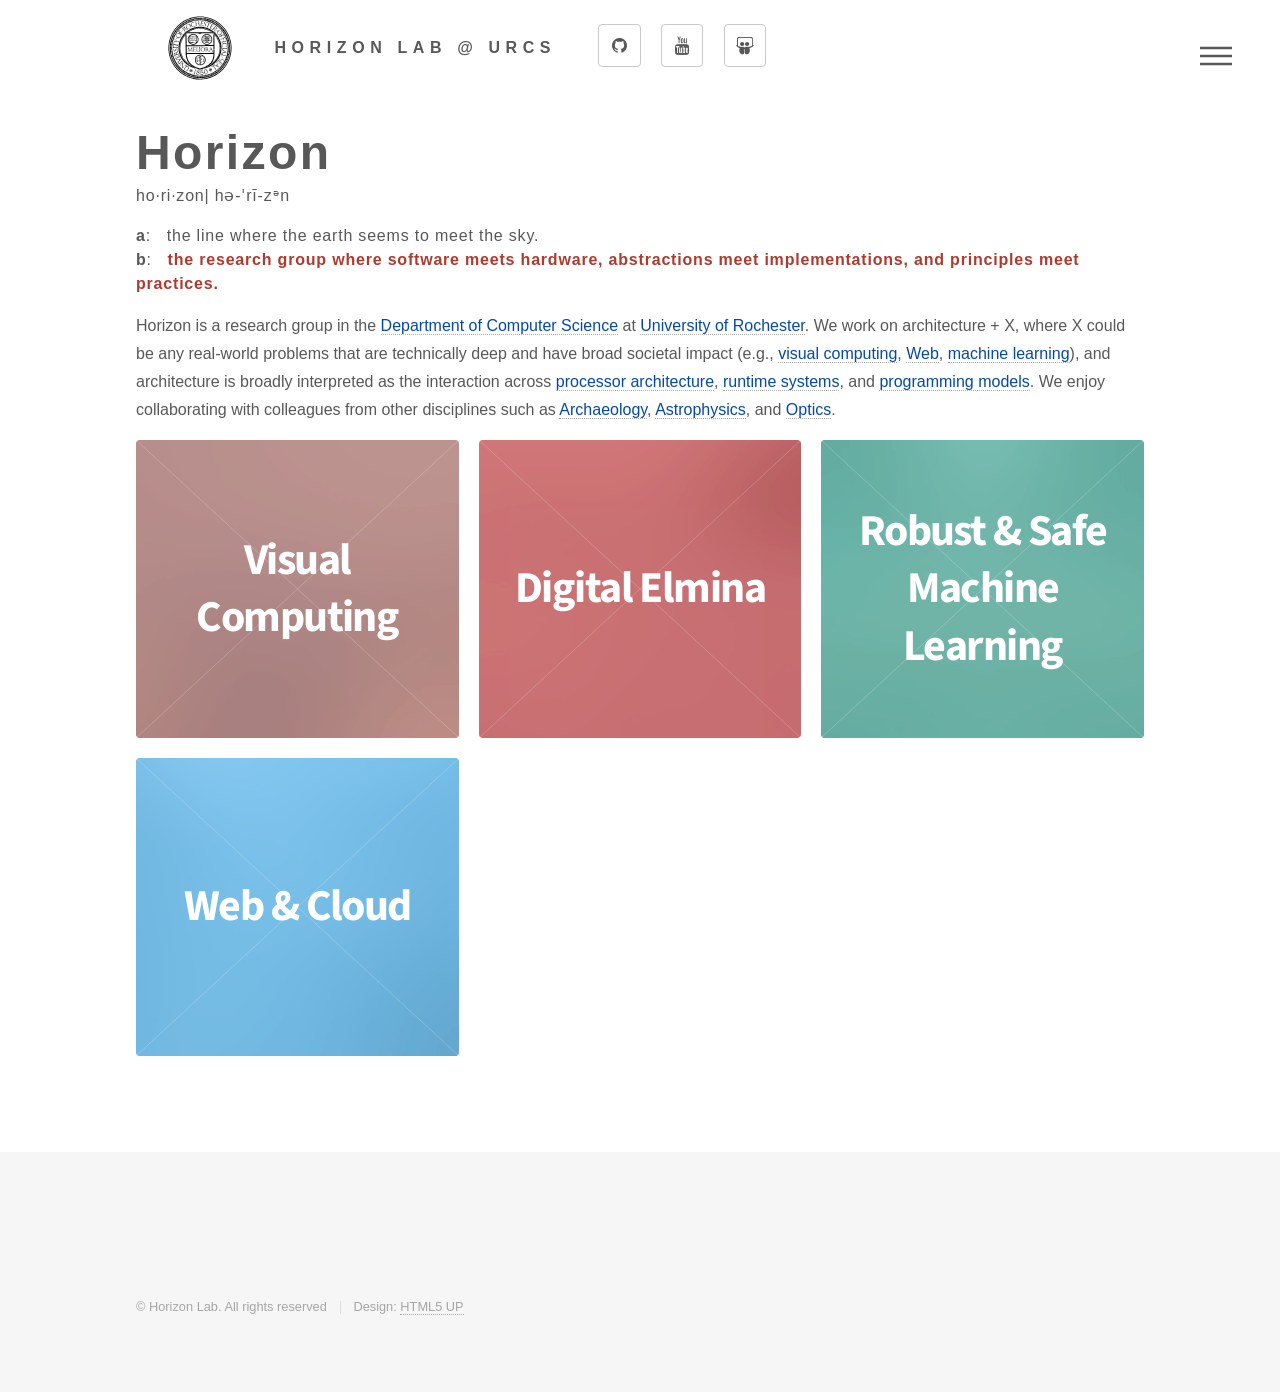
==== commit 960404b7: "update elmina." ====
--- a/index.html
+++ b/index.html
@@ -10,6 +10,7 @@
 		<meta charset="utf-8" />
 		<meta name="viewport" content="width=device-width, initial-scale=1, user-scalable=no" />
 		<link rel="stylesheet" href="assets/css/main.css" />
+        <link rel="icon" href="favicon.ico" />
 		<noscript><link rel="stylesheet" href="assets/css/noscript.css" /></noscript>
         <!-- Global site tag (gtag.js) - Google Analytics -->
         <script async src="https://www.googletagmanager.com/gtag/js?id=UA-9676096-5"></script>
@@ -70,7 +71,7 @@
                                   <div><b>a</b>: &nbsp;&nbsp;the line where the earth seems to meet the sky.</div>
                                   <div><b>b</b>: &nbsp;&nbsp;<span class="emb">the research group where software meets hardware, abstractions meet implementations, and principles meet practices.</span></div>
                                 </h3>
-								<div id="intro"><p>Horizon is a research group in the <a href="http://www.cs.rochester.edu/">Department of Computer Science</a> at <a href="https://rochester.edu/">University of Rochester</a>. We work on architecture + X, where X could be any real-world problems that are technically deep and have broad societal impact (e.g., <a href="https://en.wikipedia.org/wiki/Visual_computing">visual computing</a>, <a href="https://en.wikipedia.org/wiki/World_Wide_Web">Web</a>, <a href="https://en.wikipedia.org/wiki/Machine_learning">machine learning</a>), and architecture is broadly interpreted as the interaction across <a href="https://en.wikipedia.org/wiki/Computer_architecture">processor architecture</a>, <a href="https://en.wikipedia.org/wiki/Runtime_system">runtime systems</a>, and <a href="https://en.wikipedia.org/wiki/Programming_model">programming models</a>. We often support our solutions with theoretical underpinnings, and actively collaborate with colleagues from other disciplines such as <a href="https://www.rochester.edu/college/ATHS/">Archaeology</a> and <a href="http://www.hajim.rochester.edu/optics/">Optics</a>.</p>
+								<div id="intro"><p>Horizon is a research group in the <a href="http://www.cs.rochester.edu/">Department of Computer Science</a> at <a href="https://rochester.edu/">University of Rochester</a>. We work on architecture + X, where X could be any real-world problems that are technically deep and have broad societal impact (e.g., <a href="https://en.wikipedia.org/wiki/Visual_computing">visual computing</a>, <a href="https://en.wikipedia.org/wiki/World_Wide_Web">Web</a>, <a href="https://en.wikipedia.org/wiki/Machine_learning">machine learning</a>), and architecture is broadly interpreted as the interaction across <a href="https://en.wikipedia.org/wiki/Computer_architecture">processor architecture</a>, <a href="https://en.wikipedia.org/wiki/Runtime_system">runtime systems</a>, and <a href="https://en.wikipedia.org/wiki/Programming_model">programming models</a>. We enjoy collaborating with colleagues from other disciplines such as <a href="https://www.rochester.edu/college/ATHS/">Archaeology</a>, <a href="https://www.desi.lbl.gov/">Astrophysics</a>, and <a href="http://www.hajim.rochester.edu/optics/">Optics</a>.</p>
                                 </div>
 							</header>
 							<section class="tiles" id="proj">
@@ -80,6 +81,14 @@
 									</span>
 									<a href="visual.html">
 										<h1>Visual Computing</h1>
+									</a>
+								</article>
+								<article class="style5">
+									<span class="image">
+										<img src="images/pic05.jpg" alt="" />
+									</span>
+									<a href="http://digitalelmina.org/">
+										<h1>Digital Elmina</h1>
 									</a>
 								</article>
 								<article class="style3">
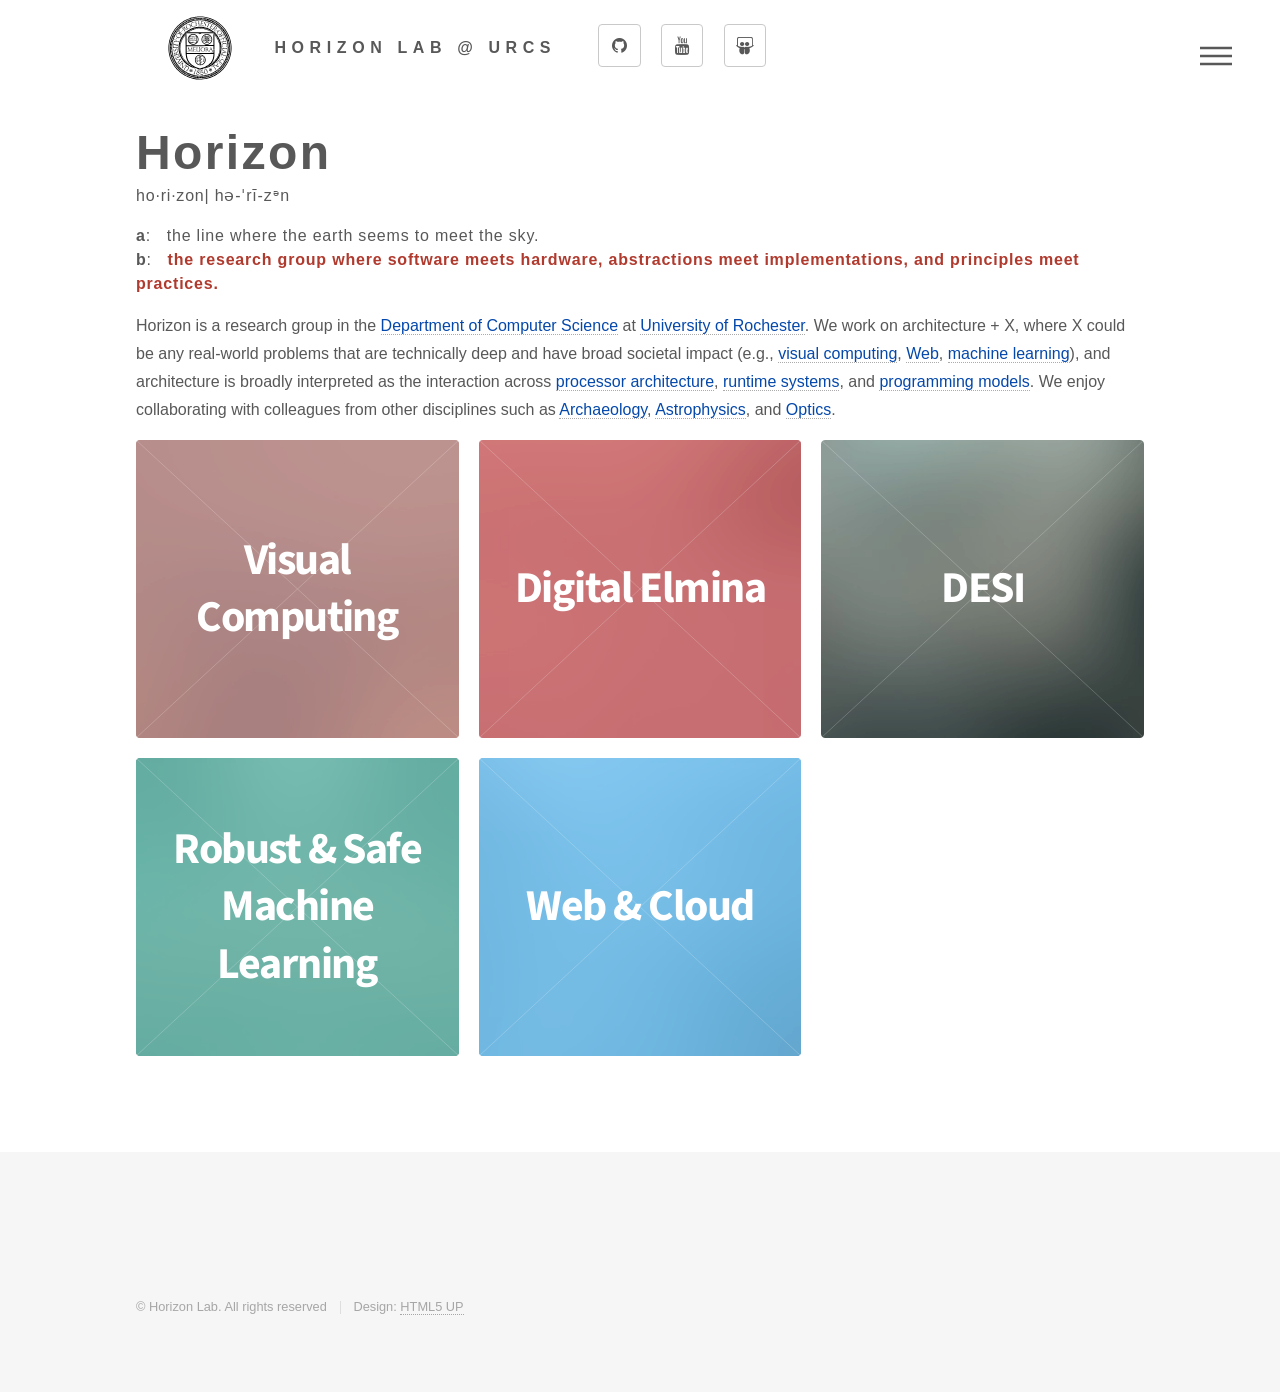
==== commit 6be597c0: "tweaks." ====
--- a/index.html
+++ b/index.html
@@ -91,6 +91,14 @@
 										<h1>Digital Elmina</h1>
 									</a>
 								</article>
+								<article class="style7">
+									<span class="image">
+										<img src="images/pic07.jpg" alt="" />
+									</span>
+									<a href="https://www.desi.lbl.gov/">
+										<h1>DESI</h1>
+									</a>
+								</article>
 								<article class="style3">
 									<span class="image">
 										<img src="images/pic03.jpg" alt="" />
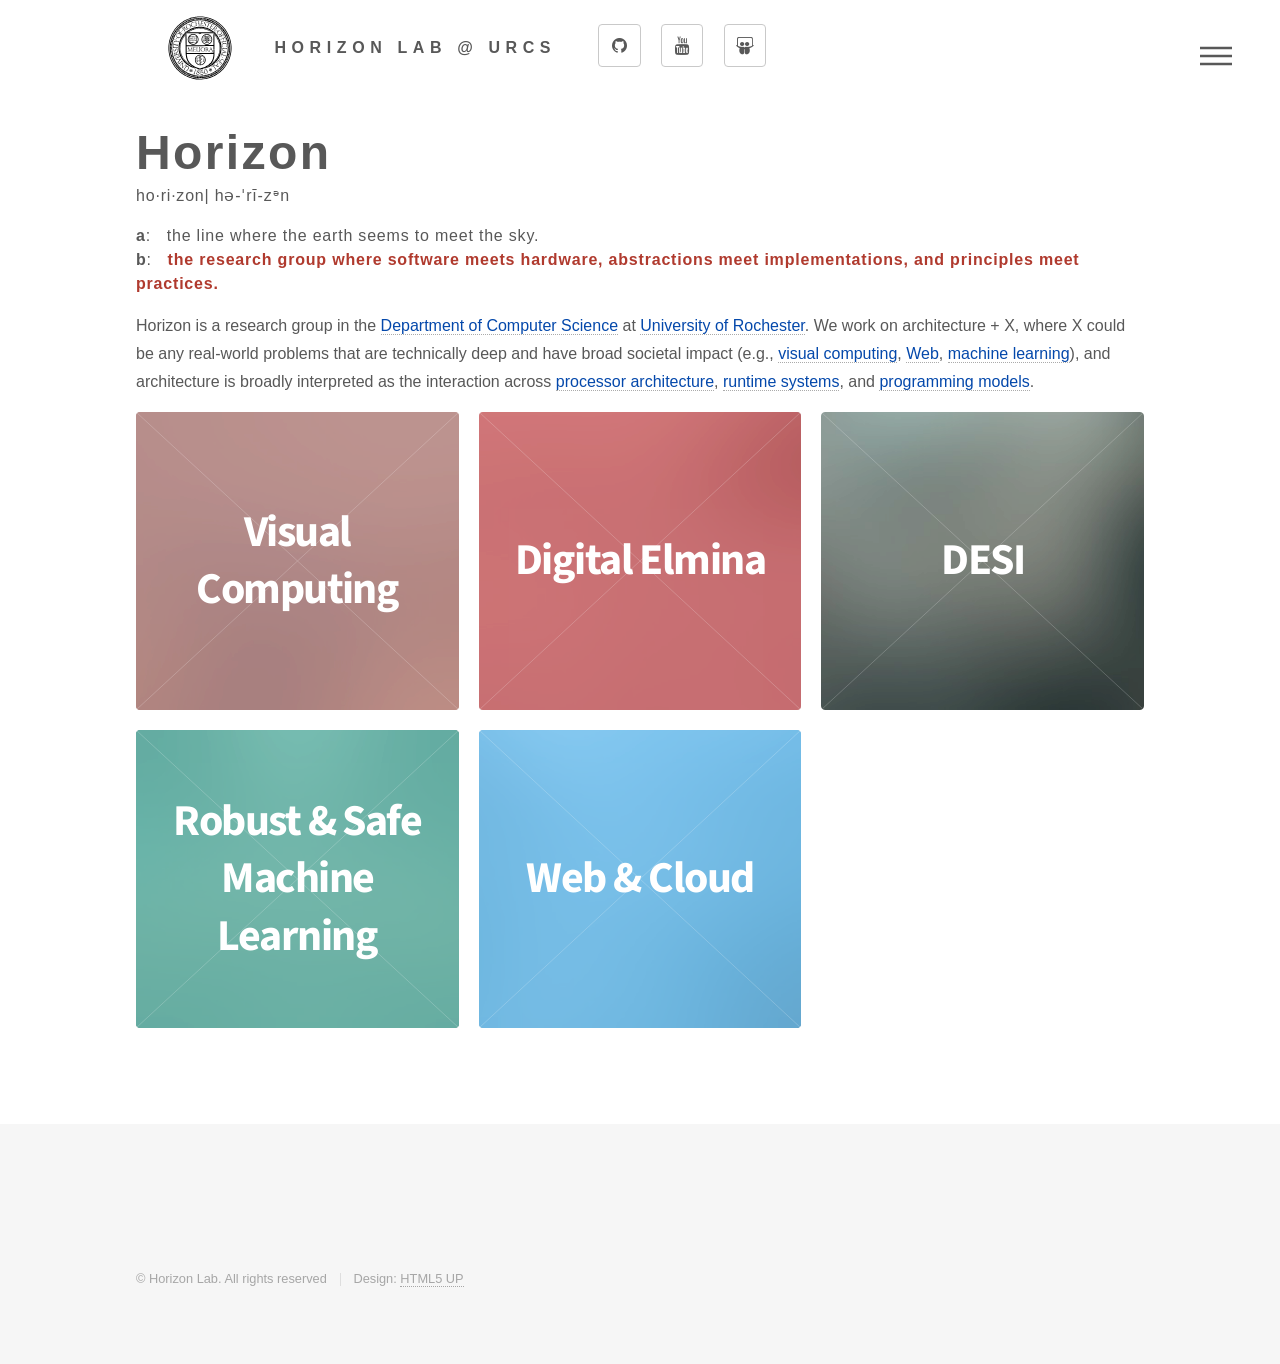
==== commit 905112e9: "tweaks." ====
--- a/index.html
+++ b/index.html
@@ -71,7 +71,7 @@
                                   <div><b>a</b>: &nbsp;&nbsp;the line where the earth seems to meet the sky.</div>
                                   <div><b>b</b>: &nbsp;&nbsp;<span class="emb">the research group where software meets hardware, abstractions meet implementations, and principles meet practices.</span></div>
                                 </h3>
-								<div id="intro"><p>Horizon is a research group in the <a href="http://www.cs.rochester.edu/">Department of Computer Science</a> at <a href="https://rochester.edu/">University of Rochester</a>. We work on architecture + X, where X could be any real-world problems that are technically deep and have broad societal impact (e.g., <a href="https://en.wikipedia.org/wiki/Visual_computing">visual computing</a>, <a href="https://en.wikipedia.org/wiki/World_Wide_Web">Web</a>, <a href="https://en.wikipedia.org/wiki/Machine_learning">machine learning</a>), and architecture is broadly interpreted as the interaction across <a href="https://en.wikipedia.org/wiki/Computer_architecture">processor architecture</a>, <a href="https://en.wikipedia.org/wiki/Runtime_system">runtime systems</a>, and <a href="https://en.wikipedia.org/wiki/Programming_model">programming models</a>. We enjoy collaborating with colleagues from other disciplines such as <a href="https://www.rochester.edu/college/ATHS/">Archaeology</a>, <a href="https://www.desi.lbl.gov/">Astrophysics</a>, and <a href="http://www.hajim.rochester.edu/optics/">Optics</a>.</p>
+								<div id="intro"><p>Horizon is a research group in the <a href="http://www.cs.rochester.edu/">Department of Computer Science</a> at <a href="https://rochester.edu/">University of Rochester</a>. We work on architecture + X, where X could be any real-world problems that are technically deep and have broad societal impact (e.g., <a href="https://en.wikipedia.org/wiki/Visual_computing">visual computing</a>, <a href="https://en.wikipedia.org/wiki/World_Wide_Web">Web</a>, <a href="https://en.wikipedia.org/wiki/Machine_learning">machine learning</a>), and architecture is broadly interpreted as the interaction across <a href="https://en.wikipedia.org/wiki/Computer_architecture">processor architecture</a>, <a href="https://en.wikipedia.org/wiki/Runtime_system">runtime systems</a>, and <a href="https://en.wikipedia.org/wiki/Programming_model">programming models</a>.</p>
                                 </div>
 							</header>
 							<section class="tiles" id="proj">
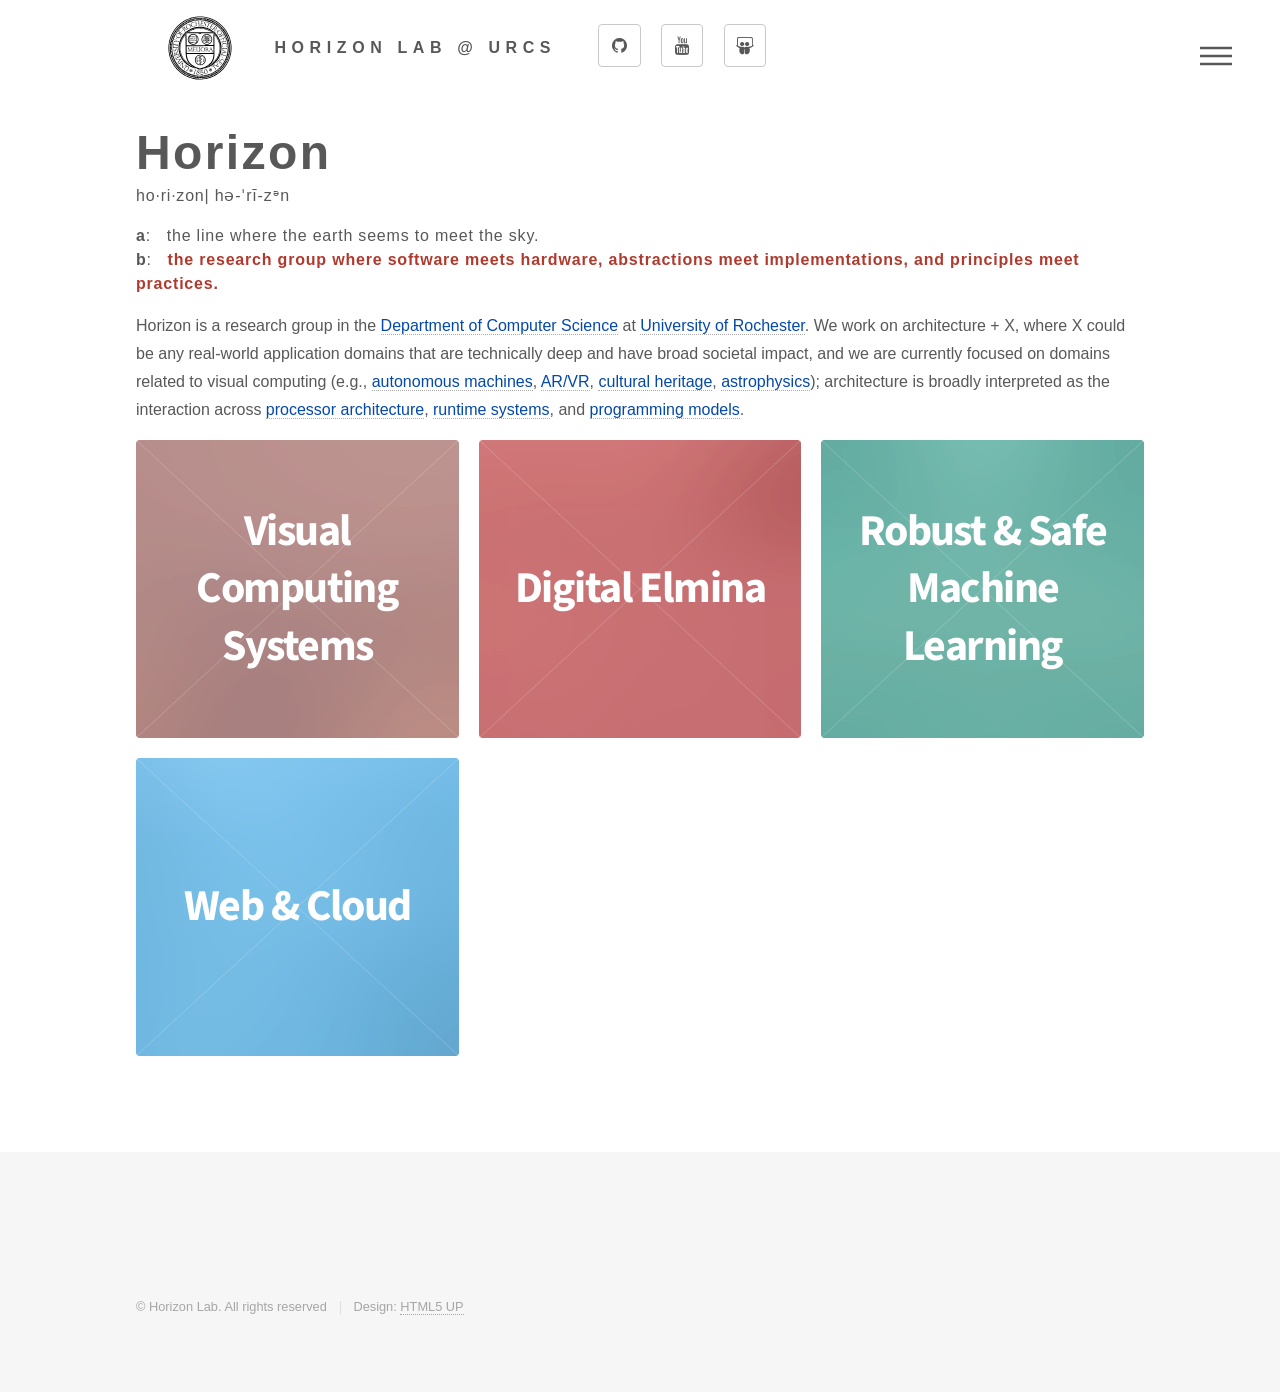
==== commit f894e45a: "tweaks." ====
--- a/index.html
+++ b/index.html
@@ -71,7 +71,7 @@
                                   <div><b>a</b>: &nbsp;&nbsp;the line where the earth seems to meet the sky.</div>
                                   <div><b>b</b>: &nbsp;&nbsp;<span class="emb">the research group where software meets hardware, abstractions meet implementations, and principles meet practices.</span></div>
                                 </h3>
-								<div id="intro"><p>Horizon is a research group in the <a href="http://www.cs.rochester.edu/">Department of Computer Science</a> at <a href="https://rochester.edu/">University of Rochester</a>. We work on architecture + X, where X could be any real-world problems that are technically deep and have broad societal impact (e.g., <a href="https://en.wikipedia.org/wiki/Visual_computing">visual computing</a>, <a href="https://en.wikipedia.org/wiki/World_Wide_Web">Web</a>, <a href="https://en.wikipedia.org/wiki/Machine_learning">machine learning</a>), and architecture is broadly interpreted as the interaction across <a href="https://en.wikipedia.org/wiki/Computer_architecture">processor architecture</a>, <a href="https://en.wikipedia.org/wiki/Runtime_system">runtime systems</a>, and <a href="https://en.wikipedia.org/wiki/Programming_model">programming models</a>.</p>
+								<div id="intro"><p>Horizon is a research group in the <a href="http://www.cs.rochester.edu/">Department of Computer Science</a> at <a href="https://rochester.edu/">University of Rochester</a>. We work on architecture + X, where X could be any real-world application domains that are technically deep and have broad societal impact, and we are currently focused on domains related to visual computing (e.g., <a href="http://localhost:8080/www/horizon/pubs/micro20-amv.pdf">autonomous machines</a>, <a href="https://www.rochester.edu/augmented-virtual-reality/">AR/VR</a>, <a href="https://www.rochester.edu/college/ATHS/">cultural heritage</a>, <a href="https://www.desi.lbl.gov/">astrophysics</a>); architecture is broadly interpreted as the interaction across <a href="https://en.wikipedia.org/wiki/Computer_architecture">processor architecture</a>, <a href="https://en.wikipedia.org/wiki/Runtime_system">runtime systems</a>, and <a href="https://en.wikipedia.org/wiki/Programming_model">programming models</a>.</p>
                                 </div>
 							</header>
 							<section class="tiles" id="proj">
@@ -80,7 +80,7 @@
 										<img src="images/pic01.jpg" alt="" />
 									</span>
 									<a href="visual.html">
-										<h1>Visual Computing</h1>
+										<h1>Visual Computing Systems</h1>
 									</a>
 								</article>
 								<article class="style5">
@@ -89,14 +89,6 @@
 									</span>
 									<a href="http://digitalelmina.org/">
 										<h1>Digital Elmina</h1>
-									</a>
-								</article>
-								<article class="style7">
-									<span class="image">
-										<img src="images/pic07.jpg" alt="" />
-									</span>
-									<a href="https://www.desi.lbl.gov/">
-										<h1>DESI</h1>
 									</a>
 								</article>
 								<article class="style3">
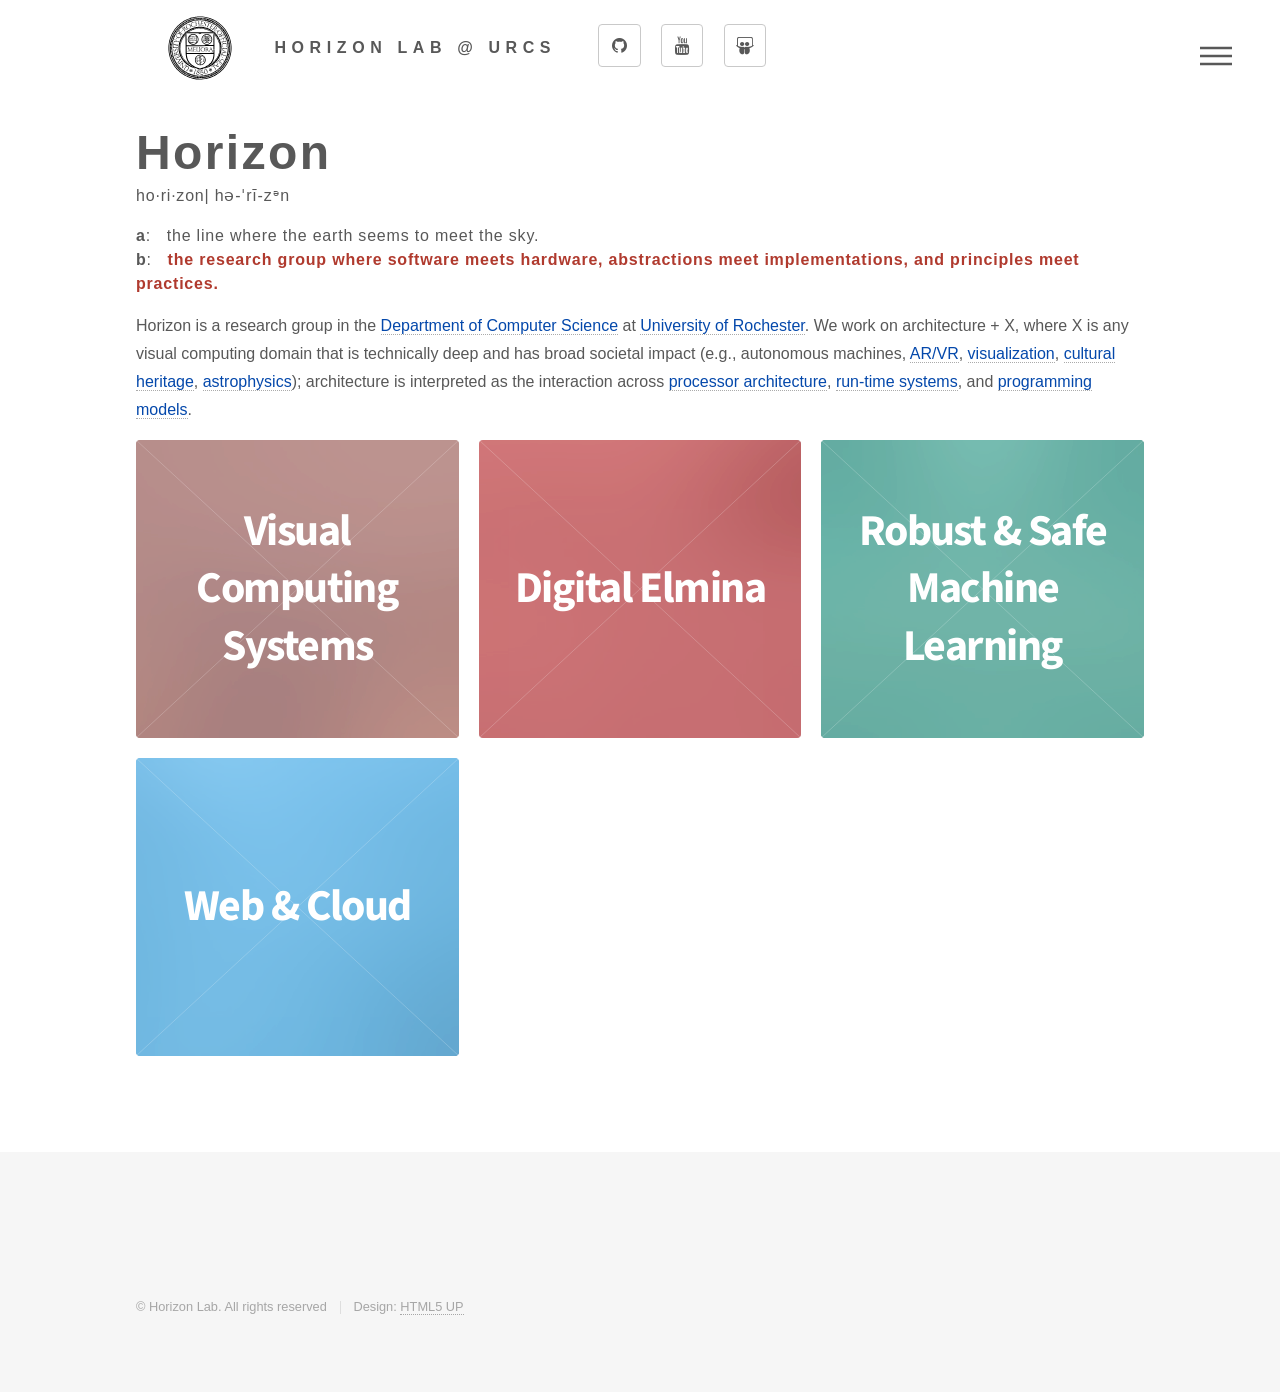
==== commit d4b759ea: "tweaks." ====
--- a/index.html
+++ b/index.html
@@ -71,7 +71,7 @@
                                   <div><b>a</b>: &nbsp;&nbsp;the line where the earth seems to meet the sky.</div>
                                   <div><b>b</b>: &nbsp;&nbsp;<span class="emb">the research group where software meets hardware, abstractions meet implementations, and principles meet practices.</span></div>
                                 </h3>
-								<div id="intro"><p>Horizon is a research group in the <a href="http://www.cs.rochester.edu/">Department of Computer Science</a> at <a href="https://rochester.edu/">University of Rochester</a>. We work on architecture + X, where X could be any real-world application domains that are technically deep and have broad societal impact, and we are currently focused on domains related to visual computing (e.g., <a href="http://localhost:8080/www/horizon/pubs/micro20-amv.pdf">autonomous machines</a>, <a href="https://www.rochester.edu/augmented-virtual-reality/">AR/VR</a>, <a href="https://www.rochester.edu/college/ATHS/">cultural heritage</a>, <a href="https://www.desi.lbl.gov/">astrophysics</a>); architecture is broadly interpreted as the interaction across <a href="https://en.wikipedia.org/wiki/Computer_architecture">processor architecture</a>, <a href="https://en.wikipedia.org/wiki/Runtime_system">runtime systems</a>, and <a href="https://en.wikipedia.org/wiki/Programming_model">programming models</a>.</p>
+								<div id="intro"><p>Horizon is a research group in the <a href="http://www.cs.rochester.edu/">Department of Computer Science</a> at <a href="https://rochester.edu/">University of Rochester</a>. We work on architecture + X, where X is any visual computing domain that is technically deep and has broad societal impact (e.g., autonomous machines, <a href="https://www.rochester.edu/augmented-virtual-reality/">AR/VR</a>, <a href="https://dslab.lib.rochester.edu/">visualization</a>, <a href="https://www.rochester.edu/college/ATHS/">cultural heritage</a>, <a href="https://www.desi.lbl.gov/">astrophysics</a>); architecture is interpreted as the interaction across <a href="https://en.wikipedia.org/wiki/Computer_architecture">processor architecture</a>, <a href="https://en.wikipedia.org/wiki/Runtime_system">run-time systems</a>, and <a href="https://en.wikipedia.org/wiki/Programming_model">programming models</a>.</p>
                                 </div>
 							</header>
 							<section class="tiles" id="proj">
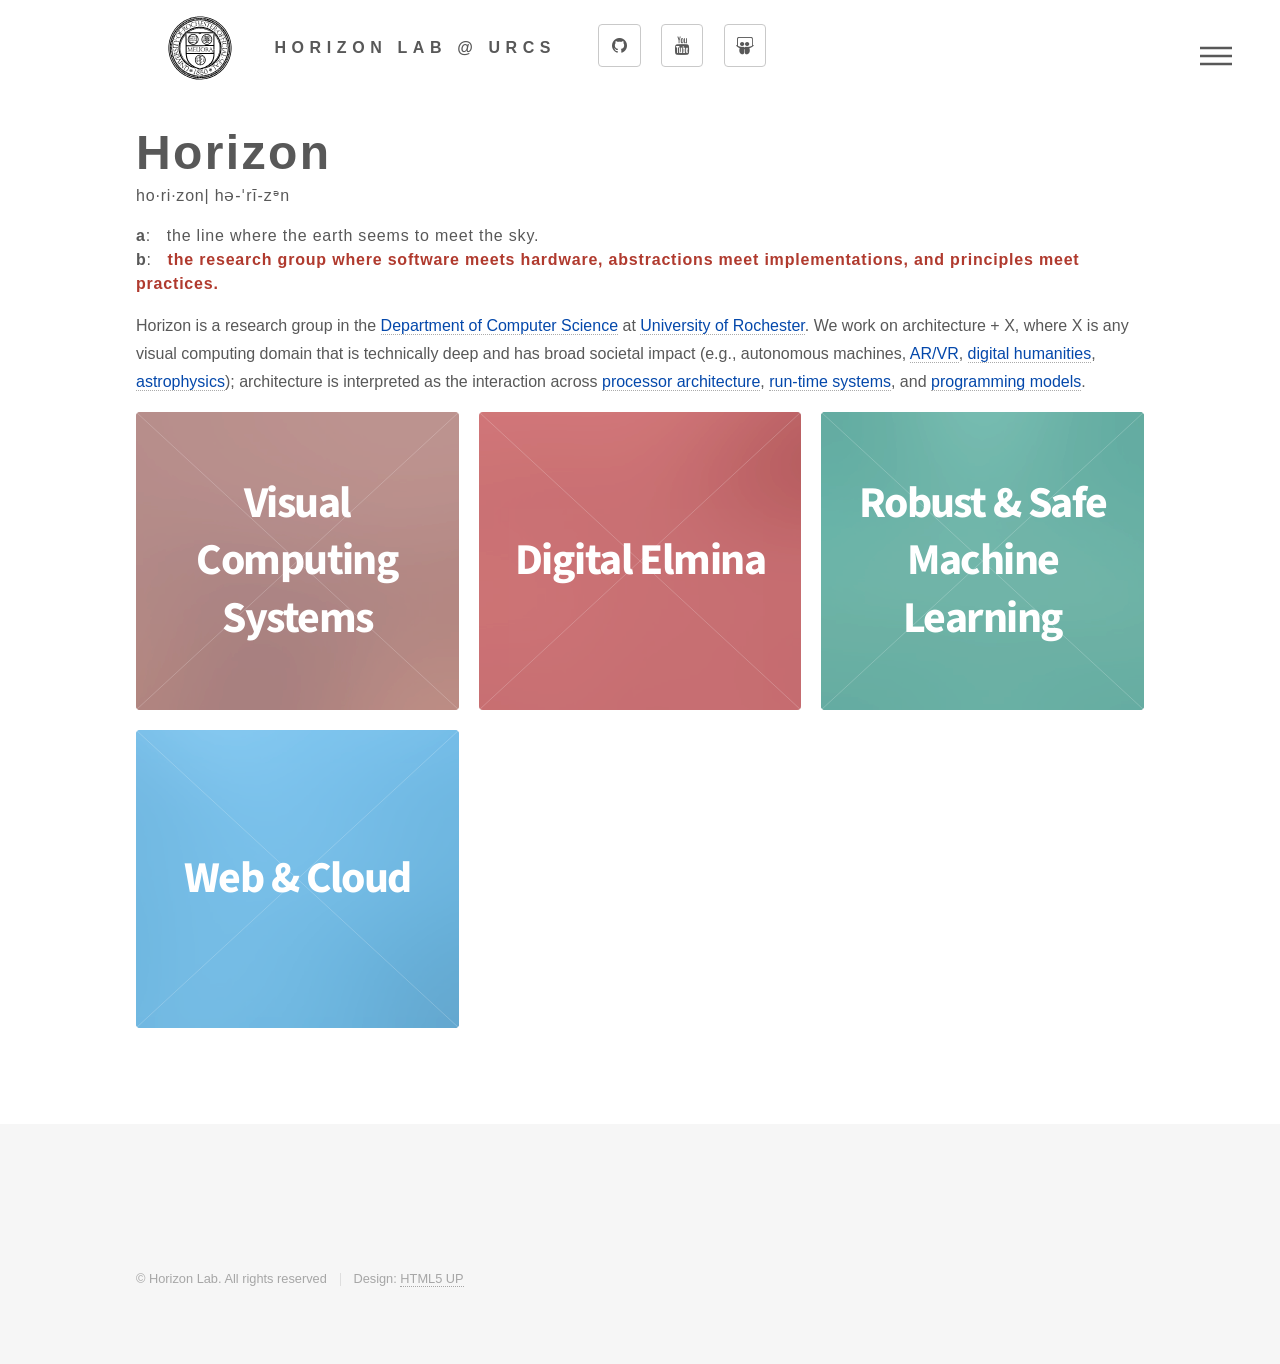
==== commit 337b05c8: "tweaks." ====
--- a/index.html
+++ b/index.html
@@ -71,7 +71,7 @@
                                   <div><b>a</b>: &nbsp;&nbsp;the line where the earth seems to meet the sky.</div>
                                   <div><b>b</b>: &nbsp;&nbsp;<span class="emb">the research group where software meets hardware, abstractions meet implementations, and principles meet practices.</span></div>
                                 </h3>
-								<div id="intro"><p>Horizon is a research group in the <a href="http://www.cs.rochester.edu/">Department of Computer Science</a> at <a href="https://rochester.edu/">University of Rochester</a>. We work on architecture + X, where X is any visual computing domain that is technically deep and has broad societal impact (e.g., autonomous machines, <a href="https://www.rochester.edu/augmented-virtual-reality/">AR/VR</a>, <a href="https://dslab.lib.rochester.edu/">visualization</a>, <a href="https://www.rochester.edu/college/ATHS/">cultural heritage</a>, <a href="https://www.desi.lbl.gov/">astrophysics</a>); architecture is interpreted as the interaction across <a href="https://en.wikipedia.org/wiki/Computer_architecture">processor architecture</a>, <a href="https://en.wikipedia.org/wiki/Runtime_system">run-time systems</a>, and <a href="https://en.wikipedia.org/wiki/Programming_model">programming models</a>.</p>
+								<div id="intro"><p>Horizon is a research group in the <a href="http://www.cs.rochester.edu/">Department of Computer Science</a> at <a href="https://rochester.edu/">University of Rochester</a>. We work on architecture + X, where X is any visual computing domain that is technically deep and has broad societal impact (e.g., autonomous machines, <a href="https://www.rochester.edu/augmented-virtual-reality/">AR/VR</a>, <a href="https://dslab.lib.rochester.edu/">digital humanities</a>, <a href="https://www.desi.lbl.gov/">astrophysics</a>); architecture is interpreted as the interaction across <a href="https://en.wikipedia.org/wiki/Computer_architecture">processor architecture</a>, <a href="https://en.wikipedia.org/wiki/Runtime_system">run-time systems</a>, and <a href="https://en.wikipedia.org/wiki/Programming_model">programming models</a>.</p>
                                 </div>
 							</header>
 							<section class="tiles" id="proj">
